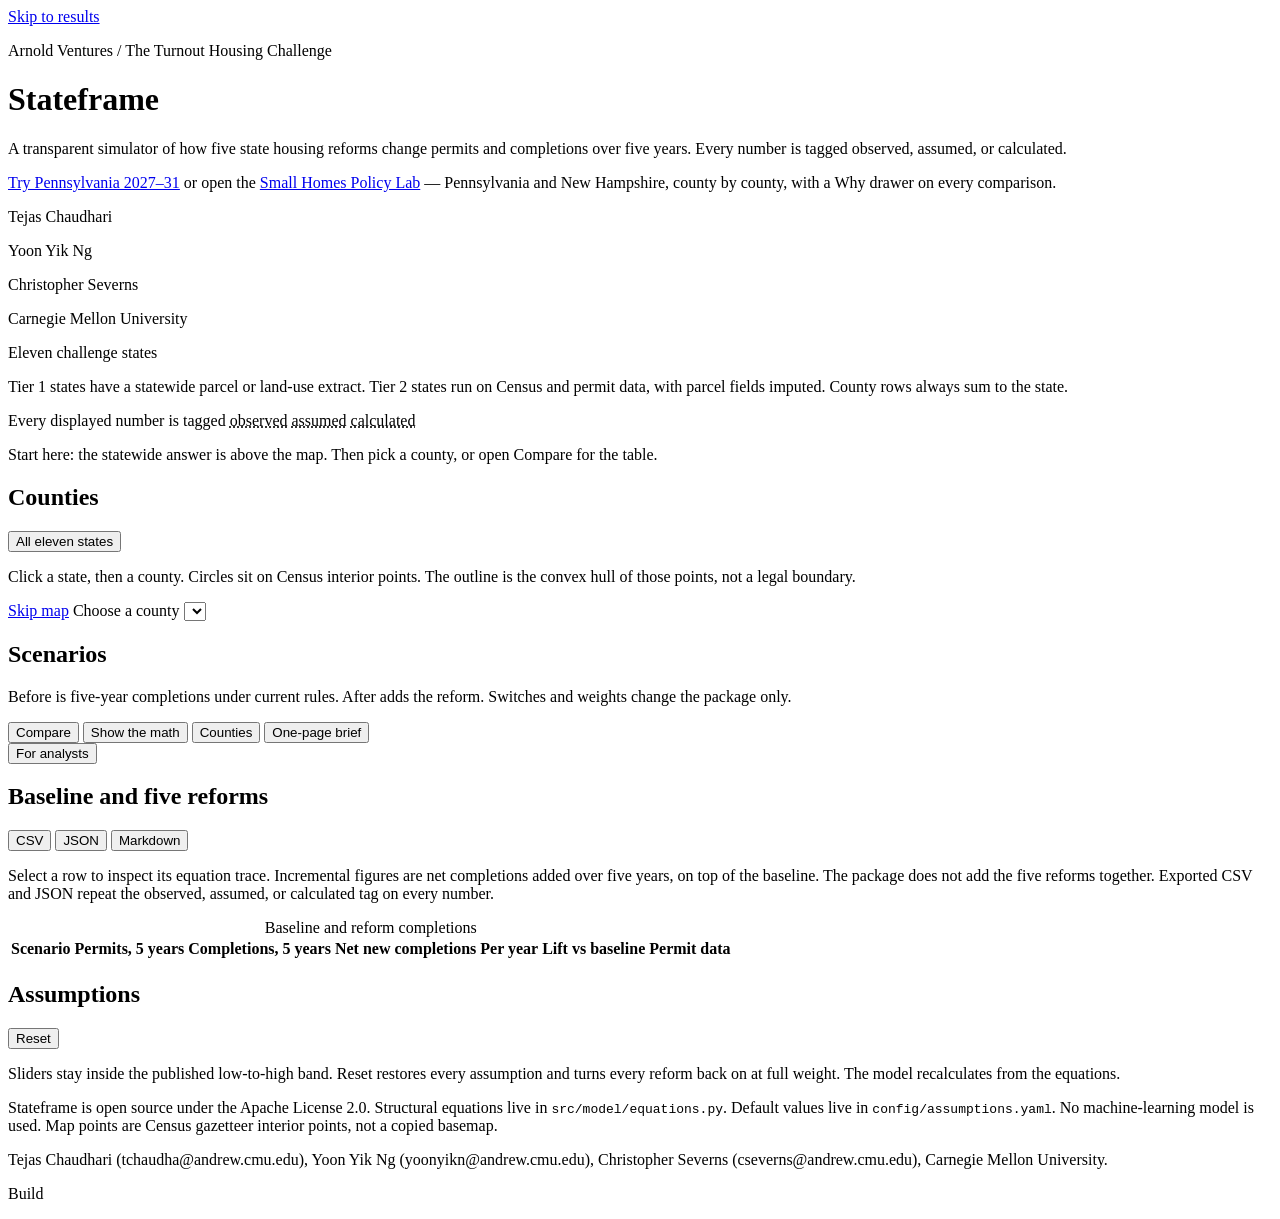
==== src/web/static/index.html @ 44c60976 "Apply Phase 4 economics: resolver, lags, and Lab completion ratios. Screening now resolves fee and p" ====
<!DOCTYPE html>
<html lang="en">
<head>
  <meta charset="utf-8">
  <meta name="viewport" content="width=device-width, initial-scale=1">
  <title>Stateframe — Housing Policy Reform Simulator</title>
  <link rel="stylesheet" href="/tokens.css">
  <link rel="stylesheet" href="/styles.css">
</head>
<body>
  <a class="skip" href="#main">Skip to results</a>
  <header class="top">
    <div class="brand">
      <p class="eyebrow">Arnold Ventures / The Turnout Housing Challenge</p>
      <h1>Stateframe</h1>
      <p class="lede">A transparent simulator of how five state housing reforms change permits and completions over five years. Every number is tagged observed, assumed, or calculated.</p>
      <p class="help no-print">
        <a class="btn-try" href="/lab?st=PA&amp;on=mm,fees,adu,parking&amp;try=1">Try Pennsylvania 2027–31</a>
        or open the <a href="/lab">Small Homes Policy Lab</a> — Pennsylvania and New Hampshire, county by county, with a Why drawer on every comparison.
      </p>
    </div>
    <div class="team">
      <p>Tejas Chaudhari</p>
      <p>Yoon Yik Ng</p>
      <p>Christopher Severns</p>
      <p class="org">Carnegie Mellon University</p>
    </div>
  </header>

  <div class="layout">
    <aside class="states" aria-label="States">
      <p class="aside-label">Eleven challenge states</p>
      <div id="state-list"></div>
      <p class="aside-note">Tier 1 states have a statewide parcel or land-use extract. Tier 2 states run on Census and permit data, with parcel fields imputed. County rows always sum to the state.</p>
    </aside>

    <main id="main">
      <section class="status" id="status" aria-live="polite"></section>

      <p class="legend-bar no-print" id="provenance-legend">
        Every displayed number is tagged
        <abbr class="tag observed" title="Measured in a public dataset from the official data list and stored for this place.">observed</abbr>
        <abbr class="tag assumed" title="A published assumption or an imputation. It is not a measurement for this place.">assumed</abbr>
        <abbr class="tag calculated" title="Arithmetic in src/model/equations.py, using observed inputs and published assumptions.">calculated</abbr>
      </p>

      <p class="start-here" id="start-here">Start here: the statewide answer is above the map. Then pick a county, or open Compare for the table.</p>
      <section class="headline no-print" id="headline" aria-label="Statewide answer"></section>
      <div id="engine-gap" class="engine-gap callout" role="note"><!-- ENGINE_GAP --></div>

      <section class="map-wrap no-print" aria-label="State and county map">
        <div class="panel-head">
          <h2 id="map-title">Counties</h2>
          <div class="exports">
            <button type="button" id="map-back">All eleven states</button>
          </div>
        </div>
        <p class="help" id="map-help">Click a state, then a county. Circles sit on Census interior points. The outline is the convex hull of those points, not a legal boundary.</p>
        <a class="skip-map" href="#county-table">Skip map</a>
        <label class="county-pick" for="county-select">Choose a county
          <select id="county-select"></select>
        </label>
        <div id="map-stage"></div>
        <div id="county-detail" class="callout" hidden></div>
      </section>

      <section class="no-print" aria-label="Scenario cards">
        <div class="panel-head">
          <h2>Scenarios</h2>
          <p class="help">Before is five-year completions under current rules. After adds the reform. Switches and weights change the package only.</p>
        </div>
        <div class="cards" id="cards"></div>
        <div id="adu-fee-note" class="adu-fee-note callout"><!-- ADU_FEE_NOTE --></div>
      </section>

      <nav class="tabs no-print" aria-label="Result views">
        <div class="tablist" role="tablist" aria-label="Result views">
        <button type="button" class="tab active" role="tab" id="tab-compare" data-tab="compare" aria-selected="true" aria-controls="panel-compare">Compare</button>
        <button type="button" class="tab" role="tab" id="tab-math" data-tab="math" aria-selected="false" aria-controls="panel-math">Show the math</button>
        <button type="button" class="tab" role="tab" id="tab-counties" data-tab="counties" aria-selected="false" aria-controls="panel-counties">Counties</button>
        <button type="button" class="tab" role="tab" id="tab-brief" data-tab="brief" aria-selected="false" aria-controls="panel-brief">One-page brief</button>
        </div>
        <div class="tabs-more">
          <button type="button" id="more-tabs" aria-expanded="false" aria-controls="more-tab-list">For analysts</button>
          <div id="more-tab-list" hidden role="tablist" aria-label="Analyst views">
            <button type="button" class="tab" role="tab" id="tab-sensitivity" data-tab="sensitivity" aria-selected="false" aria-controls="panel-sensitivity">Sensitivity</button>
            <button type="button" class="tab" role="tab" id="tab-cross" data-tab="cross" aria-selected="false" aria-controls="panel-cross">Cross-check</button>
            <button type="button" class="tab" role="tab" id="tab-case" data-tab="case" aria-selected="false" aria-controls="panel-case">Pennsylvania case study</button>
            <button type="button" class="tab" role="tab" id="tab-limits" data-tab="limits" aria-selected="false" aria-controls="panel-limits">What this cannot tell you</button>
          </div>
        </div>
      </nav>

      <section class="panel active" id="panel-compare" role="tabpanel" aria-labelledby="tab-compare">
        <div class="panel-head">
          <h2>Baseline and five reforms</h2>
          <div class="exports">
            <button type="button" id="export-csv">CSV</button>
            <button type="button" id="export-json">JSON</button>
            <button type="button" id="export-md">Markdown</button>
          </div>
        </div>
        <p class="help">Select a row to inspect its equation trace. Incremental figures are net completions added over five years, on top of the baseline. The package does not add the five reforms together. Exported CSV and JSON repeat the observed, assumed, or calculated tag on every number.</p>
        <div class="table-wrap" role="region" tabindex="0" aria-label="Scenario comparison table">
          <table id="compare-table">
            <caption class="visually-hidden">Baseline and reform completions</caption>
            <thead>
              <tr>
                <th>Scenario</th>
                <th>Permits, 5 years</th>
                <th>Completions, 5 years</th>
                <th>Net new completions</th>
                <th>Per year</th>
                <th>Lift vs baseline</th>
                <th>Permit data</th>
              </tr>
            </thead>
            <tbody></tbody>
          </table>
        </div>
        <p id="package-note" class="callout" hidden></p>
        <div id="drivers" class="callout"></div>
      </section>

      <section class="panel" id="panel-math" role="tabpanel" aria-labelledby="tab-math" hidden>
        <div class="panel-head">
          <h2>Show the math</h2>
          <p id="math-focus" class="help"></p>
        </div>
        <div id="math-steps"></div>
      </section>

      <section class="panel" id="panel-sensitivity" role="tabpanel" aria-labelledby="tab-sensitivity" hidden>
        <div class="panel-head">
          <h2>What moves the result</h2>
          <button type="button" id="run-sensitivity">Run tornado and confidence band</button>
        </div>
        <p class="help">Each bar sets one published assumption to its low value and its high value, holding the others at the view you have open. A single reform uses that reform. The package uses the active package. The band is a seeded Monte Carlo draw. An overridden slider becomes the mode of its triangle and still varies between the published low and high. An outcome-uncertain badge appears when the p10–p90 band crosses zero.</p>
        <p id="sensitivity-scope" class="help"></p>
        <div id="band" class="callout"></div>
        <div id="tornado"></div>
      </section>

      <section class="panel" id="panel-counties" role="tabpanel" aria-labelledby="tab-counties" hidden>
        <div class="panel-head">
          <h2>County and planning-region breakdown</h2>
        </div>
        <p class="help">Integer units use largest-remainder rounding, so the column adds up to the rounded state total. Connecticut is shown as the nine Census planning regions used in the 2019–2023 ACS. A star marks an imputed median value.</p>
        <div class="table-wrap tall" id="county-table" role="region" tabindex="0" aria-label="County results table">
          <table id="county-table-grid">
            <caption class="visually-hidden">County completions by scenario</caption>
            <thead>
              <tr>
                <th>County</th>
                <th>Context</th>
                <th>Baseline</th>
                <th>ADUs</th>
                <th>Middle</th>
                <th>TOD</th>
                <th>Parking</th>
                <th>Fees</th>
                <th>Package</th>
              </tr>
            </thead>
            <tbody></tbody>
          </table>
        </div>
      </section>

      <section class="panel" id="panel-cross" role="tabpanel" aria-labelledby="tab-cross" hidden>
        <div class="panel-head">
          <h2>Tier-1 versus tier-2 cross-check</h2>
          <button type="button" id="run-cross">Run on CT, WI, UT, and HI</button>
        </div>
        <p class="help">The incomplete-data estimator is run on the states that actually have parcel or land-use extracts. The gap is the error a policymaker should expect when those extracts are missing. A second column collapses counties to the state median, which is the error from ignoring price variation inside the state.</p>
        <div id="cross-out"></div>
      </section>

      <section class="panel" id="panel-case" role="tabpanel" aria-labelledby="tab-case" hidden>
        <div class="panel-head">
          <h2>Pennsylvania incomplete-data case study</h2>
          <div class="exports">
            <button type="button" id="case-prev">Back</button>
            <button type="button" id="case-next">Next</button>
          </div>
        </div>
        <p class="help" id="case-progress">Allegheny County is the worked example. The state total is the sum of Pennsylvania's counties.</p>
        <div id="case-body"></div>
      </section>

      <section class="panel" id="panel-brief" role="tabpanel" aria-labelledby="tab-brief" hidden>
        <div class="panel-head no-print">
          <h2>One-page brief</h2>
          <button type="button" id="print-brief">Print brief</button>
        </div>
        <article id="brief"></article>
      </section>

      <section class="panel" id="panel-limits" role="tabpanel" aria-labelledby="tab-limits" hidden>
        <h2>What this model cannot tell you</h2>
        <div id="limits"></div>
      </section>
    </main>

    <aside class="assumptions" aria-label="Assumptions">
      <div class="aside-head">
        <h2>Assumptions</h2>
        <button type="button" id="reset">Reset</button>
      </div>
      <p class="help">Sliders stay inside the published low-to-high band. Reset restores every assumption and turns every reform back on at full weight. The model recalculates from the equations.</p>
      <div id="reform-mix"></div>
      <div id="sliders"></div>
    </aside>
  </div>

  <footer>
    <p>Stateframe is open source under the Apache License 2.0. Structural equations live in <code>src/model/equations.py</code>. Default values live in <code>config/assumptions.yaml</code>. No machine-learning model is used. Map points are Census gazetteer interior points, not a copied basemap.</p>
    <p>Tejas Chaudhari (tchaudha@andrew.cmu.edu), Yoon Yik Ng (yoonyikn@andrew.cmu.edu), Christopher Severns (cseverns@andrew.cmu.edu), Carnegie Mellon University.</p>
    <p class="build-stamp">Build <!-- BUILD_STAMP --></p>
  </footer>
  <script src="/app.js"></script>
</body>
</html>
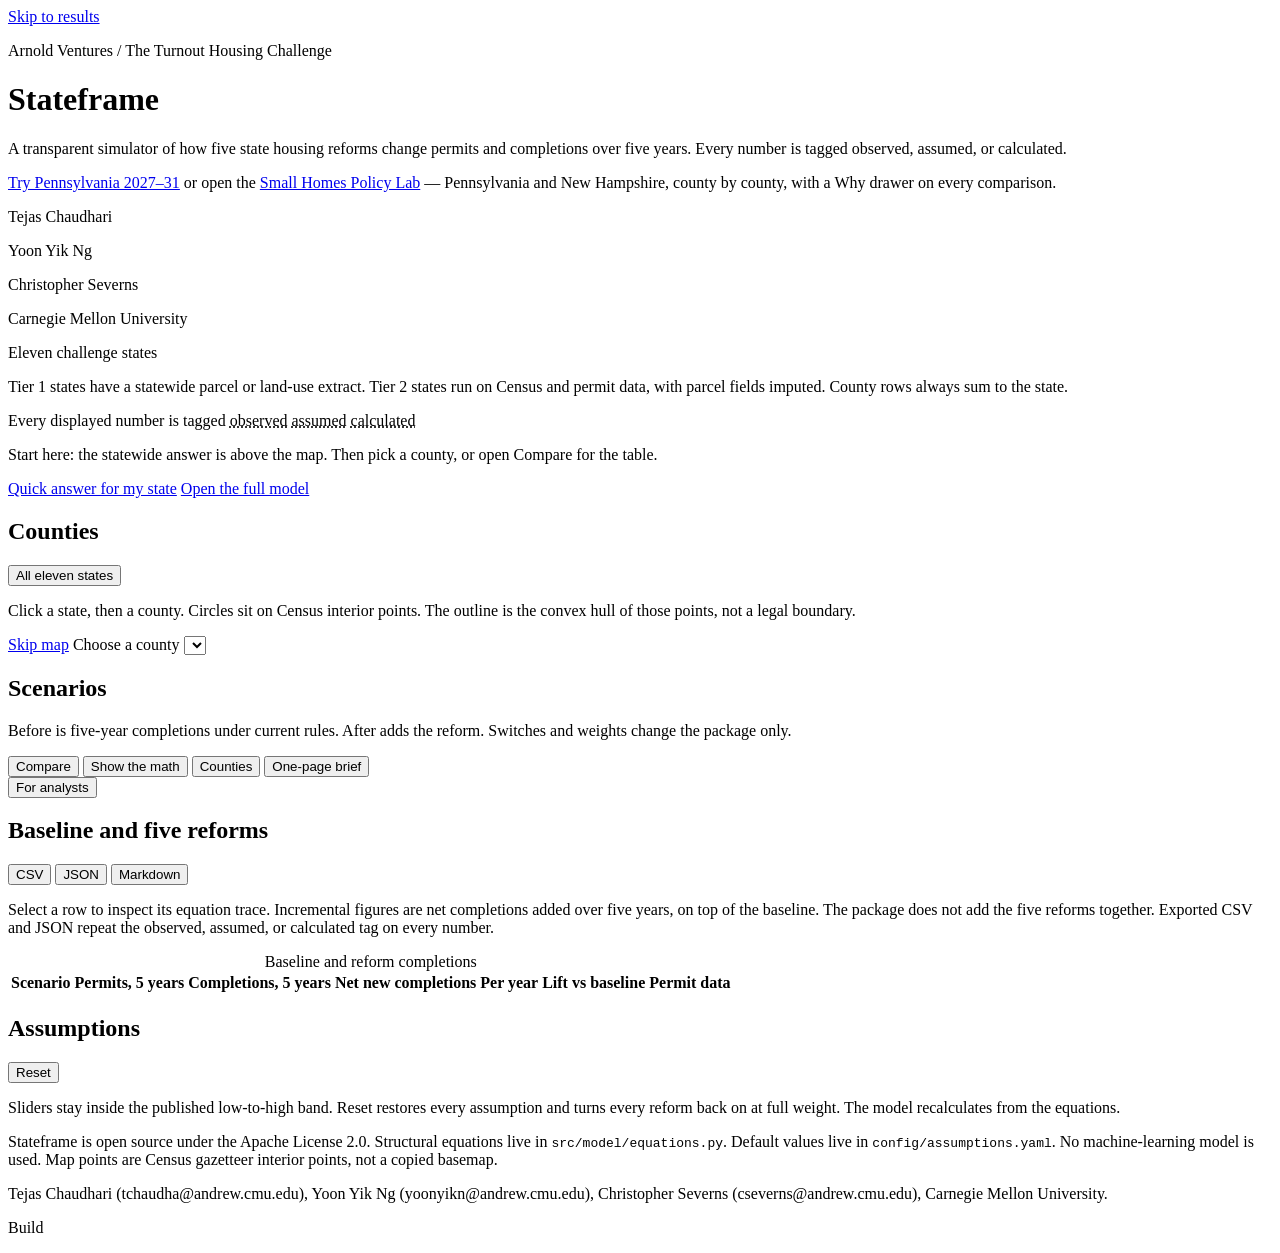
==== commit 5175a26a: "Show Stateframe results range-first and bound to the JSON. The Lab headline, funnel, driver table, l" ====
--- a/src/web/static/index.html
+++ b/src/web/static/index.html
@@ -45,6 +45,11 @@
       </p>
 
       <p class="start-here" id="start-here">Start here: the statewide answer is above the map. Then pick a county, or open Compare for the table.</p>
+      <p class="entry-actions">
+        <a class="btn-try" href="/brief">Quick answer for my state</a>
+        <a href="#results">Open the full model</a>
+      </p>
+      <div id="results"></div>
       <section class="headline no-print" id="headline" aria-label="Statewide answer"></section>
       <div id="engine-gap" class="engine-gap callout" role="note"><!-- ENGINE_GAP --></div>
 
@@ -218,6 +223,8 @@
     <p>Tejas Chaudhari (tchaudha@andrew.cmu.edu), Yoon Yik Ng (yoonyikn@andrew.cmu.edu), Christopher Severns (cseverns@andrew.cmu.edu), Carnegie Mellon University.</p>
     <p class="build-stamp">Build <!-- BUILD_STAMP --></p>
   </footer>
+  <script src="/fmt.js"></script>
+  <script src="/frame.js"></script>
   <script src="/app.js"></script>
 </body>
 </html>
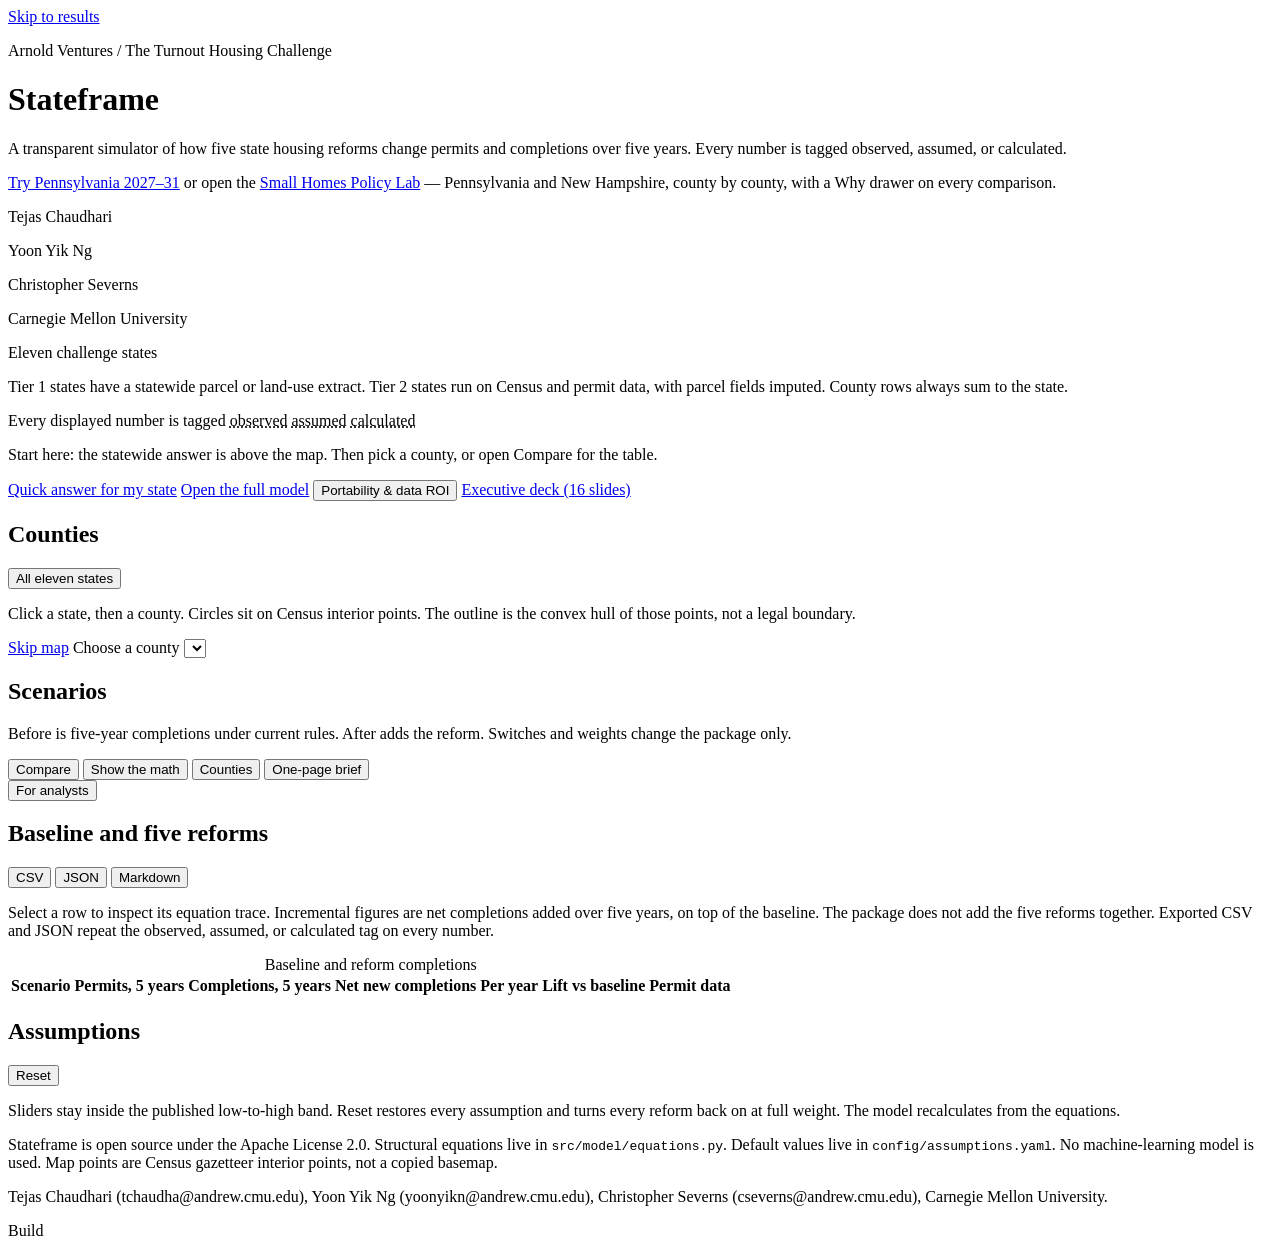
==== commit 8f261451: "Add legislative stress-test USP suite, live deck, lineage inspector, and audit fixes - Audit & align" ====
--- a/src/web/static/index.html
+++ b/src/web/static/index.html
@@ -48,6 +48,8 @@
       <p class="entry-actions">
         <a class="btn-try" href="/brief">Quick answer for my state</a>
         <a href="#results">Open the full model</a>
+        <button type="button" id="open-portability">Portability &amp; data ROI</button>
+        <a href="/deck">Executive deck (16 slides)</a>
       </p>
       <div id="results"></div>
       <section class="headline no-print" id="headline" aria-label="Statewide answer"></section>
@@ -65,6 +67,8 @@
         <label class="county-pick" for="county-select">Choose a county
           <select id="county-select"></select>
         </label>
+        <div class="metric-chips" id="core-map-metrics" role="group" aria-label="County map metric"></div>
+        <p class="help bottleneck-legend" id="core-bottleneck-legend" hidden></p>
         <div id="map-stage"></div>
         <div id="county-detail" class="callout" hidden></div>
       </section>
@@ -213,6 +217,8 @@
         <button type="button" id="reset">Reset</button>
       </div>
       <p class="help">Sliders stay inside the published low-to-high band. Reset restores every assumption and turns every reform back on at full weight. The model recalculates from the equations.</p>
+      <div id="core-pin" class="pin-box"></div>
+      <div id="core-presets" class="preset-box"></div>
       <div id="reform-mix"></div>
       <div id="sliders"></div>
     </aside>
@@ -225,6 +231,7 @@
   </footer>
   <script src="/fmt.js"></script>
   <script src="/frame.js"></script>
+  <script src="/inspector.js"></script>
   <script src="/app.js"></script>
 </body>
 </html>
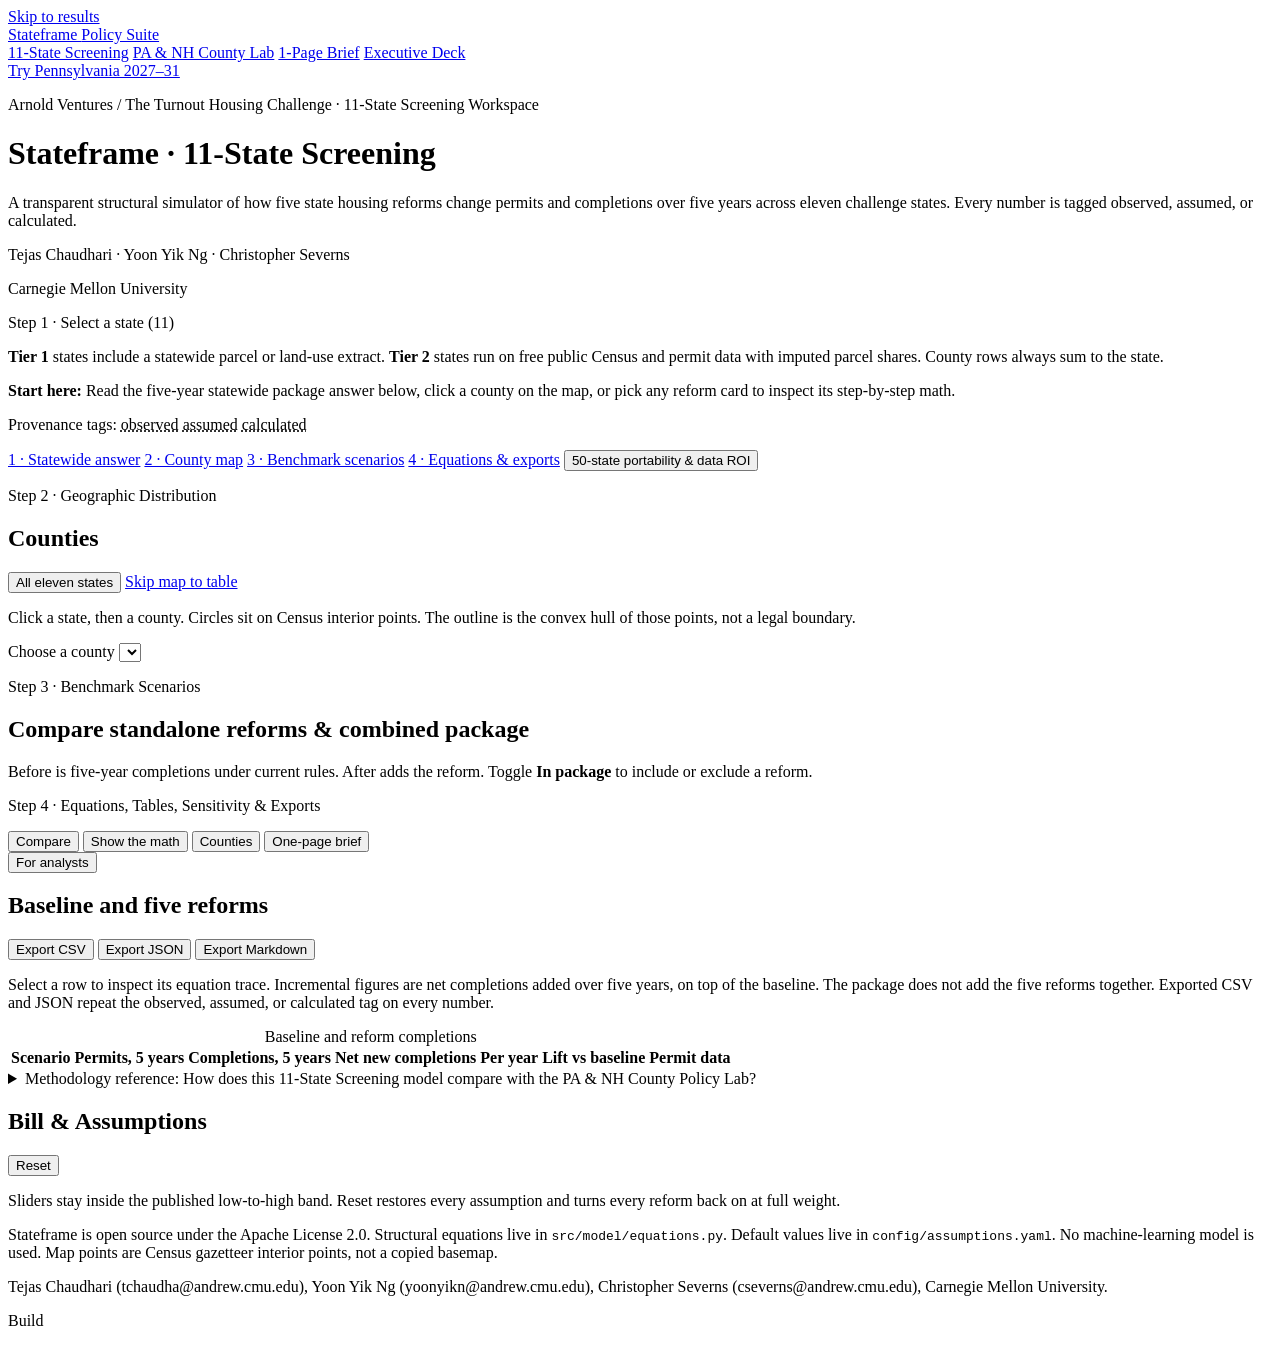
==== commit 9d88fd1a: "Redesign UI/UX across all 4 Stateframe workspaces and separate Lab vs Screening flows" ====
--- a/src/web/static/index.html
+++ b/src/web/static/index.html
@@ -3,220 +3,253 @@
 <head>
   <meta charset="utf-8">
   <meta name="viewport" content="width=device-width, initial-scale=1">
-  <title>Stateframe — Housing Policy Reform Simulator</title>
+  <meta name="description" content="Transparent structural simulator of how five state housing reforms change permits and five-year completions across eleven challenge states.">
+  <title>Stateframe — 11-State Housing Policy Screening Simulator</title>
   <link rel="stylesheet" href="/tokens.css">
   <link rel="stylesheet" href="/styles.css">
 </head>
-<body>
+<body class="core-body">
   <a class="skip" href="#main">Skip to results</a>
+
+  <div class="suite-bar no-print">
+    <a class="suite-brand" href="/">Stateframe <span class="suite-tag">Policy Suite</span></a>
+    <nav class="suite-nav" aria-label="Stateframe workspaces">
+      <a href="/" aria-current="page">11-State Screening</a>
+      <a href="/lab">PA &amp; NH County Lab</a>
+      <a href="/brief">1-Page Brief</a>
+      <a href="/deck">Executive Deck</a>
+    </nav>
+    <span class="suite-spacer"></span>
+    <a class="btn-try suite-cta" href="/lab?st=PA&amp;on=mm,fees,adu,parking&amp;try=1">Try Pennsylvania 2027–31</a>
+  </div>
+
   <header class="top">
     <div class="brand">
-      <p class="eyebrow">Arnold Ventures / The Turnout Housing Challenge</p>
-      <h1>Stateframe</h1>
-      <p class="lede">A transparent simulator of how five state housing reforms change permits and completions over five years. Every number is tagged observed, assumed, or calculated.</p>
-      <p class="help no-print">
-        <a class="btn-try" href="/lab?st=PA&amp;on=mm,fees,adu,parking&amp;try=1">Try Pennsylvania 2027–31</a>
-        or open the <a href="/lab">Small Homes Policy Lab</a> — Pennsylvania and New Hampshire, county by county, with a Why drawer on every comparison.
-      </p>
+      <p class="eyebrow">Arnold Ventures / The Turnout Housing Challenge · 11-State Screening Workspace</p>
+      <h1>Stateframe <span class="h1-sub">· 11-State Screening</span></h1>
+      <p class="lede">A transparent structural simulator of how five state housing reforms change permits and completions over five years across eleven challenge states. Every number is tagged observed, assumed, or calculated.</p>
     </div>
     <div class="team">
-      <p>Tejas Chaudhari</p>
-      <p>Yoon Yik Ng</p>
-      <p>Christopher Severns</p>
+      <p class="team-names">Tejas Chaudhari · Yoon Yik Ng · Christopher Severns</p>
       <p class="org">Carnegie Mellon University</p>
     </div>
   </header>
 
   <div class="layout">
     <aside class="states" aria-label="States">
-      <p class="aside-label">Eleven challenge states</p>
+      <p class="aside-label">Step 1 · Select a state (11)</p>
       <div id="state-list"></div>
-      <p class="aside-note">Tier 1 states have a statewide parcel or land-use extract. Tier 2 states run on Census and permit data, with parcel fields imputed. County rows always sum to the state.</p>
+      <p class="aside-note"><strong>Tier 1</strong> states include a statewide parcel or land-use extract. <strong>Tier 2</strong> states run on free public Census and permit data with imputed parcel shares. County rows always sum to the state.</p>
     </aside>
 
     <main id="main">
       <section class="status" id="status" aria-live="polite"></section>
 
-      <p class="legend-bar no-print" id="provenance-legend">
-        Every displayed number is tagged
-        <abbr class="tag observed" title="Measured in a public dataset from the official data list and stored for this place.">observed</abbr>
-        <abbr class="tag assumed" title="A published assumption or an imputation. It is not a measurement for this place.">assumed</abbr>
-        <abbr class="tag calculated" title="Arithmetic in src/model/equations.py, using observed inputs and published assumptions.">calculated</abbr>
-      </p>
-
-      <p class="start-here" id="start-here">Start here: the statewide answer is above the map. Then pick a county, or open Compare for the table.</p>
-      <p class="entry-actions">
-        <a class="btn-try" href="/brief">Quick answer for my state</a>
-        <a href="#results">Open the full model</a>
-        <button type="button" id="open-portability">Portability &amp; data ROI</button>
-        <a href="/deck">Executive deck (16 slides)</a>
-      </p>
+      <div class="workspace-bar no-print">
+        <div class="workspace-bar-row">
+          <p class="start-here" id="start-here"><strong>Start here:</strong> Read the five-year statewide package answer below, click a county on the map, or pick any reform card to inspect its step-by-step math.</p>
+          <p class="legend-bar" id="provenance-legend">
+            <span class="legend-prefix">Provenance tags:</span>
+            <abbr class="tag observed" title="Measured in a public dataset from the official data list and stored for this place.">observed</abbr>
+            <abbr class="tag assumed" title="A published assumption or an imputation. It is not a measurement for this place.">assumed</abbr>
+            <abbr class="tag calculated" title="Arithmetic in src/model/equations.py, using observed inputs and published assumptions.">calculated</abbr>
+          </p>
+        </div>
+        <div class="entry-actions">
+          <a class="btn-pill" href="#results">1 · Statewide answer</a>
+          <a class="btn-pill" href="#map-title">2 · County map</a>
+          <a class="btn-pill" href="#cards">3 · Benchmark scenarios</a>
+          <a class="btn-pill" href="#panel-compare">4 · Equations &amp; exports</a>
+          <button type="button" class="btn-pill" id="open-portability">50-state portability &amp; data ROI</button>
+        </div>
+      </div>
+
       <div id="results"></div>
       <section class="headline no-print" id="headline" aria-label="Statewide answer"></section>
-      <div id="engine-gap" class="engine-gap callout" role="note"><!-- ENGINE_GAP --></div>
-
-      <section class="map-wrap no-print" aria-label="State and county map">
+
+      <section class="map-wrap section-card no-print" aria-label="State and county map">
         <div class="panel-head">
-          <h2 id="map-title">Counties</h2>
+          <div>
+            <p class="step-kicker">Step 2 · Geographic Distribution</p>
+            <h2 id="map-title">Counties</h2>
+          </div>
           <div class="exports">
             <button type="button" id="map-back">All eleven states</button>
+            <a class="skip-map" href="#county-table">Skip map to table</a>
           </div>
         </div>
         <p class="help" id="map-help">Click a state, then a county. Circles sit on Census interior points. The outline is the convex hull of those points, not a legal boundary.</p>
-        <a class="skip-map" href="#county-table">Skip map</a>
-        <label class="county-pick" for="county-select">Choose a county
-          <select id="county-select"></select>
-        </label>
-        <div class="metric-chips" id="core-map-metrics" role="group" aria-label="County map metric"></div>
+        <div class="map-toolbar">
+          <div class="metric-chips" id="core-map-metrics" role="group" aria-label="County map metric"></div>
+          <label class="county-pick" for="county-select">
+            <span>Choose a county</span>
+            <select id="county-select"></select>
+          </label>
+        </div>
         <p class="help bottleneck-legend" id="core-bottleneck-legend" hidden></p>
         <div id="map-stage"></div>
         <div id="county-detail" class="callout" hidden></div>
       </section>
 
-      <section class="no-print" aria-label="Scenario cards">
+      <section class="section-card no-print" aria-label="Scenario cards">
         <div class="panel-head">
-          <h2>Scenarios</h2>
-          <p class="help">Before is five-year completions under current rules. After adds the reform. Switches and weights change the package only.</p>
+          <div>
+            <p class="step-kicker">Step 3 · Benchmark Scenarios</p>
+            <h2>Compare standalone reforms &amp; combined package</h2>
+          </div>
+          <p class="help">Before is five-year completions under current rules. After adds the reform. Toggle <strong>In package</strong> to include or exclude a reform.</p>
         </div>
         <div class="cards" id="cards"></div>
-        <div id="adu-fee-note" class="adu-fee-note callout"><!-- ADU_FEE_NOTE --></div>
       </section>
 
-      <nav class="tabs no-print" aria-label="Result views">
-        <div class="tablist" role="tablist" aria-label="Result views">
-        <button type="button" class="tab active" role="tab" id="tab-compare" data-tab="compare" aria-selected="true" aria-controls="panel-compare">Compare</button>
-        <button type="button" class="tab" role="tab" id="tab-math" data-tab="math" aria-selected="false" aria-controls="panel-math">Show the math</button>
-        <button type="button" class="tab" role="tab" id="tab-counties" data-tab="counties" aria-selected="false" aria-controls="panel-counties">Counties</button>
-        <button type="button" class="tab" role="tab" id="tab-brief" data-tab="brief" aria-selected="false" aria-controls="panel-brief">One-page brief</button>
-        </div>
-        <div class="tabs-more">
-          <button type="button" id="more-tabs" aria-expanded="false" aria-controls="more-tab-list">For analysts</button>
-          <div id="more-tab-list" hidden role="tablist" aria-label="Analyst views">
-            <button type="button" class="tab" role="tab" id="tab-sensitivity" data-tab="sensitivity" aria-selected="false" aria-controls="panel-sensitivity">Sensitivity</button>
-            <button type="button" class="tab" role="tab" id="tab-cross" data-tab="cross" aria-selected="false" aria-controls="panel-cross">Cross-check</button>
-            <button type="button" class="tab" role="tab" id="tab-case" data-tab="case" aria-selected="false" aria-controls="panel-case">Pennsylvania case study</button>
-            <button type="button" class="tab" role="tab" id="tab-limits" data-tab="limits" aria-selected="false" aria-controls="panel-limits">What this cannot tell you</button>
-          </div>
-        </div>
-      </nav>
-
-      <section class="panel active" id="panel-compare" role="tabpanel" aria-labelledby="tab-compare">
-        <div class="panel-head">
-          <h2>Baseline and five reforms</h2>
-          <div class="exports">
-            <button type="button" id="export-csv">CSV</button>
-            <button type="button" id="export-json">JSON</button>
-            <button type="button" id="export-md">Markdown</button>
-          </div>
-        </div>
-        <p class="help">Select a row to inspect its equation trace. Incremental figures are net completions added over five years, on top of the baseline. The package does not add the five reforms together. Exported CSV and JSON repeat the observed, assumed, or calculated tag on every number.</p>
-        <div class="table-wrap" role="region" tabindex="0" aria-label="Scenario comparison table">
-          <table id="compare-table">
-            <caption class="visually-hidden">Baseline and reform completions</caption>
-            <thead>
-              <tr>
-                <th>Scenario</th>
-                <th>Permits, 5 years</th>
-                <th>Completions, 5 years</th>
-                <th>Net new completions</th>
-                <th>Per year</th>
-                <th>Lift vs baseline</th>
-                <th>Permit data</th>
-              </tr>
-            </thead>
-            <tbody></tbody>
-          </table>
-        </div>
-        <p id="package-note" class="callout" hidden></p>
-        <div id="drivers" class="callout"></div>
-      </section>
-
-      <section class="panel" id="panel-math" role="tabpanel" aria-labelledby="tab-math" hidden>
-        <div class="panel-head">
-          <h2>Show the math</h2>
-          <p id="math-focus" class="help"></p>
-        </div>
-        <div id="math-steps"></div>
-      </section>
-
-      <section class="panel" id="panel-sensitivity" role="tabpanel" aria-labelledby="tab-sensitivity" hidden>
-        <div class="panel-head">
-          <h2>What moves the result</h2>
-          <button type="button" id="run-sensitivity">Run tornado and confidence band</button>
-        </div>
-        <p class="help">Each bar sets one published assumption to its low value and its high value, holding the others at the view you have open. A single reform uses that reform. The package uses the active package. The band is a seeded Monte Carlo draw. An overridden slider becomes the mode of its triangle and still varies between the published low and high. An outcome-uncertain badge appears when the p10–p90 band crosses zero.</p>
-        <p id="sensitivity-scope" class="help"></p>
-        <div id="band" class="callout"></div>
-        <div id="tornado"></div>
-      </section>
-
-      <section class="panel" id="panel-counties" role="tabpanel" aria-labelledby="tab-counties" hidden>
-        <div class="panel-head">
-          <h2>County and planning-region breakdown</h2>
-        </div>
-        <p class="help">Integer units use largest-remainder rounding, so the column adds up to the rounded state total. Connecticut is shown as the nine Census planning regions used in the 2019–2023 ACS. A star marks an imputed median value.</p>
-        <div class="table-wrap tall" id="county-table" role="region" tabindex="0" aria-label="County results table">
-          <table id="county-table-grid">
-            <caption class="visually-hidden">County completions by scenario</caption>
-            <thead>
-              <tr>
-                <th>County</th>
-                <th>Context</th>
-                <th>Baseline</th>
-                <th>ADUs</th>
-                <th>Middle</th>
-                <th>TOD</th>
-                <th>Parking</th>
-                <th>Fees</th>
-                <th>Package</th>
-              </tr>
-            </thead>
-            <tbody></tbody>
-          </table>
-        </div>
-      </section>
-
-      <section class="panel" id="panel-cross" role="tabpanel" aria-labelledby="tab-cross" hidden>
-        <div class="panel-head">
-          <h2>Tier-1 versus tier-2 cross-check</h2>
-          <button type="button" id="run-cross">Run on CT, WI, UT, and HI</button>
-        </div>
-        <p class="help">The incomplete-data estimator is run on the states that actually have parcel or land-use extracts. The gap is the error a policymaker should expect when those extracts are missing. A second column collapses counties to the state median, which is the error from ignoring price variation inside the state.</p>
-        <div id="cross-out"></div>
-      </section>
-
-      <section class="panel" id="panel-case" role="tabpanel" aria-labelledby="tab-case" hidden>
-        <div class="panel-head">
-          <h2>Pennsylvania incomplete-data case study</h2>
-          <div class="exports">
-            <button type="button" id="case-prev">Back</button>
-            <button type="button" id="case-next">Next</button>
-          </div>
-        </div>
-        <p class="help" id="case-progress">Allegheny County is the worked example. The state total is the sum of Pennsylvania's counties.</p>
-        <div id="case-body"></div>
-      </section>
-
-      <section class="panel" id="panel-brief" role="tabpanel" aria-labelledby="tab-brief" hidden>
-        <div class="panel-head no-print">
-          <h2>One-page brief</h2>
-          <button type="button" id="print-brief">Print brief</button>
-        </div>
-        <article id="brief"></article>
-      </section>
-
-      <section class="panel" id="panel-limits" role="tabpanel" aria-labelledby="tab-limits" hidden>
-        <h2>What this model cannot tell you</h2>
-        <div id="limits"></div>
-      </section>
+      <div class="analysis-shell">
+        <div class="analysis-nav-wrap no-print">
+          <p class="step-kicker">Step 4 · Equations, Tables, Sensitivity &amp; Exports</p>
+          <nav class="tabs no-print" aria-label="Result views">
+            <div class="tablist" role="tablist" aria-label="Result views">
+              <button type="button" class="tab active" role="tab" id="tab-compare" data-tab="compare" aria-selected="true" aria-controls="panel-compare">Compare</button>
+              <button type="button" class="tab" role="tab" id="tab-math" data-tab="math" aria-selected="false" aria-controls="panel-math">Show the math</button>
+              <button type="button" class="tab" role="tab" id="tab-counties" data-tab="counties" aria-selected="false" aria-controls="panel-counties">Counties</button>
+              <button type="button" class="tab" role="tab" id="tab-brief" data-tab="brief" aria-selected="false" aria-controls="panel-brief">One-page brief</button>
+            </div>
+            <div class="tabs-more">
+              <button type="button" id="more-tabs" aria-expanded="false" aria-controls="more-tab-list">For analysts</button>
+              <div id="more-tab-list" hidden role="tablist" aria-label="Analyst views">
+                <button type="button" class="tab" role="tab" id="tab-sensitivity" data-tab="sensitivity" aria-selected="false" aria-controls="panel-sensitivity">Sensitivity</button>
+                <button type="button" class="tab" role="tab" id="tab-cross" data-tab="cross" aria-selected="false" aria-controls="panel-cross">Cross-check</button>
+                <button type="button" class="tab" role="tab" id="tab-case" data-tab="case" aria-selected="false" aria-controls="panel-case">Pennsylvania case study</button>
+                <button type="button" class="tab" role="tab" id="tab-limits" data-tab="limits" aria-selected="false" aria-controls="panel-limits">What this cannot tell you</button>
+              </div>
+            </div>
+          </nav>
+        </div>
+
+        <section class="panel active" id="panel-compare" role="tabpanel" aria-labelledby="tab-compare">
+          <div class="panel-head">
+            <h2>Baseline and five reforms</h2>
+            <div class="exports">
+              <button type="button" id="export-csv">Export CSV</button>
+              <button type="button" id="export-json">Export JSON</button>
+              <button type="button" id="export-md">Export Markdown</button>
+            </div>
+          </div>
+          <p class="help">Select a row to inspect its equation trace. Incremental figures are net completions added over five years, on top of the baseline. The package does not add the five reforms together. Exported CSV and JSON repeat the observed, assumed, or calculated tag on every number.</p>
+          <div class="table-wrap" role="region" tabindex="0" aria-label="Scenario comparison table">
+            <table id="compare-table">
+              <caption class="visually-hidden">Baseline and reform completions</caption>
+              <thead>
+                <tr>
+                  <th>Scenario</th>
+                  <th>Permits, 5 years</th>
+                  <th>Completions, 5 years</th>
+                  <th>Net new completions</th>
+                  <th>Per year</th>
+                  <th>Lift vs baseline</th>
+                  <th>Permit data</th>
+                </tr>
+              </thead>
+              <tbody></tbody>
+            </table>
+          </div>
+          <p id="package-note" class="callout" hidden></p>
+          <div id="drivers" class="callout"></div>
+        </section>
+
+        <section class="panel" id="panel-math" role="tabpanel" aria-labelledby="tab-math" hidden>
+          <div class="panel-head">
+            <h2>Show the math</h2>
+            <p id="math-focus" class="help"></p>
+          </div>
+          <div id="math-steps"></div>
+        </section>
+
+        <section class="panel" id="panel-sensitivity" role="tabpanel" aria-labelledby="tab-sensitivity" hidden>
+          <div class="panel-head">
+            <h2>What moves the result</h2>
+            <button type="button" class="btn-pri-sm" id="run-sensitivity">Run tornado and confidence band</button>
+          </div>
+          <p class="help">Each bar sets one published assumption to its low value and its high value, holding the others at the view you have open. A single reform uses that reform. The package uses the active package. The band is a seeded Monte Carlo draw. An overridden slider becomes the mode of its triangle and still varies between the published low and high. An outcome-uncertain badge appears when the p10–p90 band crosses zero.</p>
+          <p id="sensitivity-scope" class="help"></p>
+          <div id="band" class="callout"></div>
+          <div id="tornado"></div>
+        </section>
+
+        <section class="panel" id="panel-counties" role="tabpanel" aria-labelledby="tab-counties" hidden>
+          <div class="panel-head">
+            <h2>County and planning-region breakdown</h2>
+          </div>
+          <p class="help">Integer units use largest-remainder rounding, so the column adds up to the rounded state total. Connecticut is shown as the nine Census planning regions used in the 2019–2023 ACS. A star marks an imputed median value.</p>
+          <div class="table-wrap tall" id="county-table" role="region" tabindex="0" aria-label="County results table">
+            <table id="county-table-grid">
+              <caption class="visually-hidden">County completions by scenario</caption>
+              <thead>
+                <tr>
+                  <th>County</th>
+                  <th>Context</th>
+                  <th>Baseline</th>
+                  <th>ADUs</th>
+                  <th>Middle</th>
+                  <th>TOD</th>
+                  <th>Parking</th>
+                  <th>Fees</th>
+                  <th>Package</th>
+                </tr>
+              </thead>
+              <tbody></tbody>
+            </table>
+          </div>
+        </section>
+
+        <section class="panel" id="panel-cross" role="tabpanel" aria-labelledby="tab-cross" hidden>
+          <div class="panel-head">
+            <h2>Tier-1 versus tier-2 cross-check</h2>
+            <button type="button" class="btn-pri-sm" id="run-cross">Run on CT, WI, UT, and HI</button>
+          </div>
+          <p class="help">The incomplete-data estimator is run on the states that actually have parcel or land-use extracts. The gap is the error a policymaker should expect when those extracts are missing. A second column collapses counties to the state median, which is the error from ignoring price variation inside the state.</p>
+          <div id="cross-out"></div>
+        </section>
+
+        <section class="panel" id="panel-case" role="tabpanel" aria-labelledby="tab-case" hidden>
+          <div class="panel-head">
+            <h2>Pennsylvania incomplete-data case study</h2>
+            <div class="exports">
+              <button type="button" id="case-prev">Back</button>
+              <button type="button" id="case-next">Next</button>
+            </div>
+          </div>
+          <p class="help" id="case-progress">Allegheny County is the worked example. The state total is the sum of Pennsylvania's counties.</p>
+          <div id="case-body"></div>
+        </section>
+
+        <section class="panel" id="panel-brief" role="tabpanel" aria-labelledby="tab-brief" hidden>
+          <div class="panel-head no-print">
+            <h2>One-page brief</h2>
+            <button type="button" class="btn-pri-sm" id="print-brief">Print brief</button>
+          </div>
+          <article id="brief"></article>
+        </section>
+
+        <section class="panel" id="panel-limits" role="tabpanel" aria-labelledby="tab-limits" hidden>
+          <h2>What this model cannot tell you</h2>
+          <div id="limits"></div>
+        </section>
+      </div>
+
+      <details class="bridge-disclosure no-print" id="bridge-disclosure">
+        <summary>Methodology reference: How does this 11-State Screening model compare with the PA &amp; NH County Policy Lab?</summary>
+        <div class="bridge-disclosure-body">
+          <div id="engine-gap" class="engine-gap callout" role="note"><!-- ENGINE_GAP --></div>
+          <div id="adu-fee-note" class="adu-fee-note callout"><!-- ADU_FEE_NOTE --></div>
+        </div>
+      </details>
     </main>
 
     <aside class="assumptions" aria-label="Assumptions">
       <div class="aside-head">
-        <h2>Assumptions</h2>
+        <h2>Bill &amp; Assumptions</h2>
         <button type="button" id="reset">Reset</button>
       </div>
-      <p class="help">Sliders stay inside the published low-to-high band. Reset restores every assumption and turns every reform back on at full weight. The model recalculates from the equations.</p>
+      <p class="help">Sliders stay inside the published low-to-high band. Reset restores every assumption and turns every reform back on at full weight.</p>
       <div id="core-pin" class="pin-box"></div>
       <div id="core-presets" class="preset-box"></div>
       <div id="reform-mix"></div>
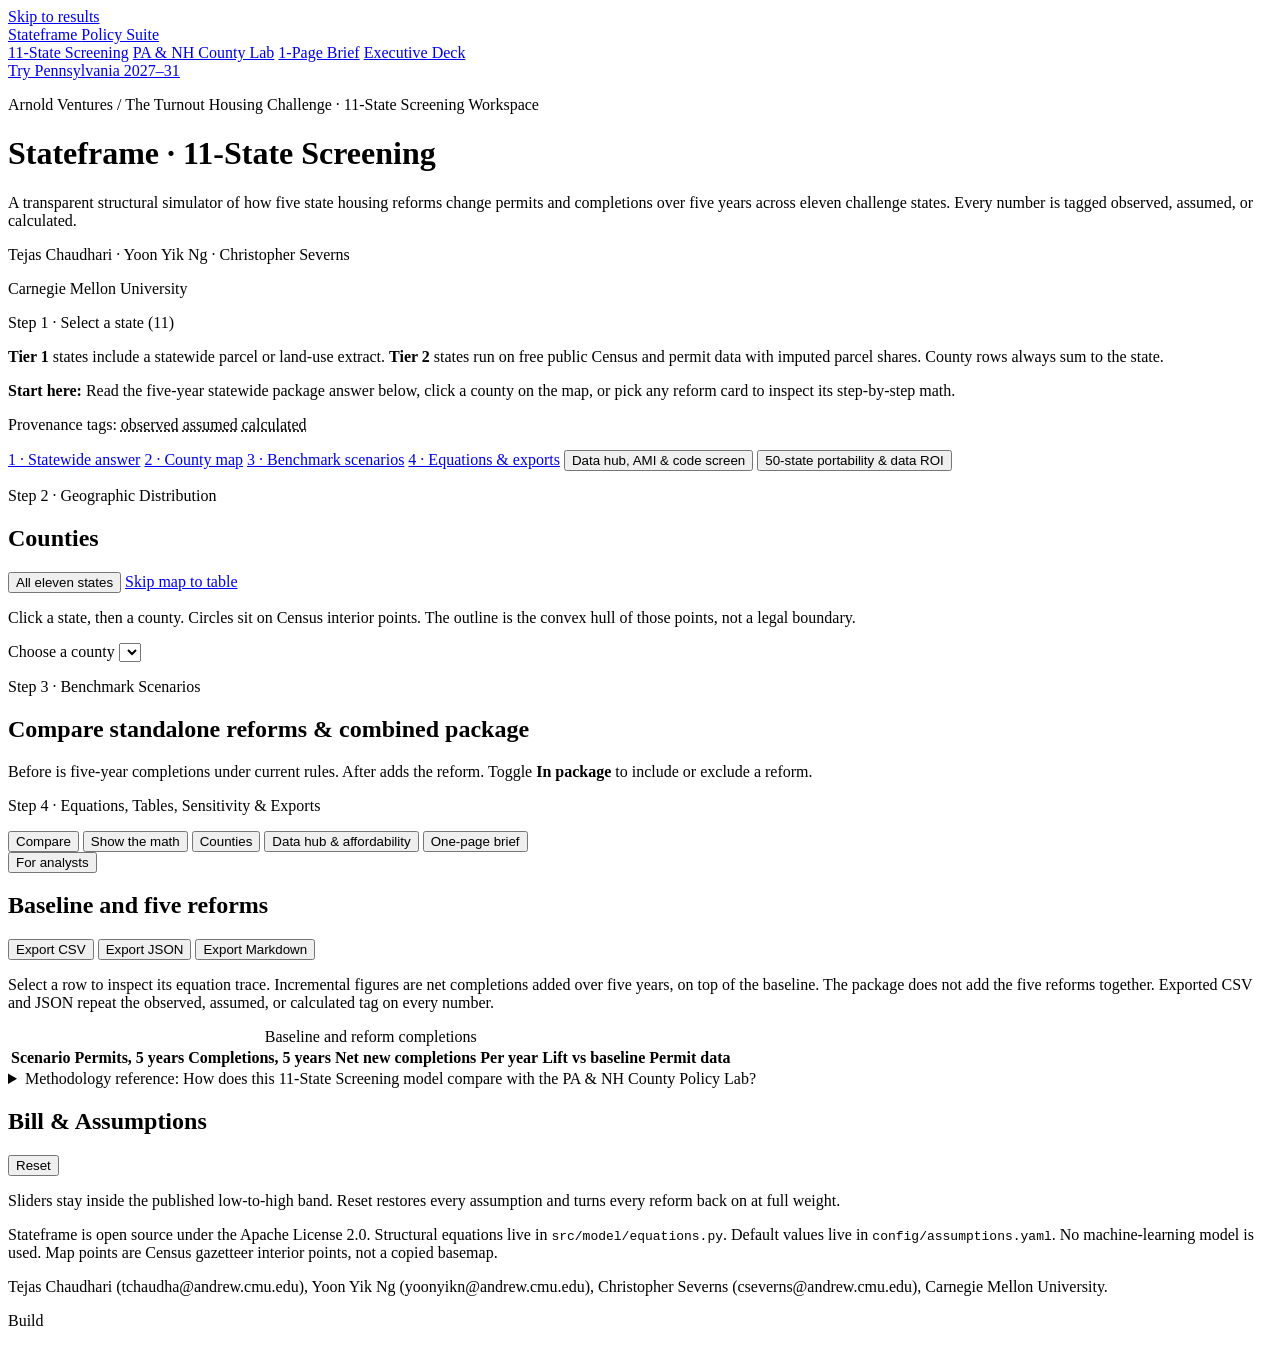
==== commit 74b0f465: "feat: integrate all 11 official state GIS & Handbook data sources plus AMI, single-stair, and stance" ====
--- a/src/web/static/index.html
+++ b/src/web/static/index.html
@@ -60,6 +60,7 @@
           <a class="btn-pill" href="#map-title">2 · County map</a>
           <a class="btn-pill" href="#cards">3 · Benchmark scenarios</a>
           <a class="btn-pill" href="#panel-compare">4 · Equations &amp; exports</a>
+          <button type="button" class="btn-pill" id="open-insights">Data hub, AMI &amp; code screen</button>
           <button type="button" class="btn-pill" id="open-portability">50-state portability &amp; data ROI</button>
         </div>
       </div>
@@ -110,6 +111,7 @@
               <button type="button" class="tab active" role="tab" id="tab-compare" data-tab="compare" aria-selected="true" aria-controls="panel-compare">Compare</button>
               <button type="button" class="tab" role="tab" id="tab-math" data-tab="math" aria-selected="false" aria-controls="panel-math">Show the math</button>
               <button type="button" class="tab" role="tab" id="tab-counties" data-tab="counties" aria-selected="false" aria-controls="panel-counties">Counties</button>
+              <button type="button" class="tab" role="tab" id="tab-insights" data-tab="insights" aria-selected="false" aria-controls="panel-insights">Data hub &amp; affordability</button>
               <button type="button" class="tab" role="tab" id="tab-brief" data-tab="brief" aria-selected="false" aria-controls="panel-brief">One-page brief</button>
             </div>
             <div class="tabs-more">
@@ -221,6 +223,16 @@
           <div id="case-body"></div>
         </section>
 
+        <section class="panel" id="panel-insights" role="tabpanel" aria-labelledby="tab-insights" hidden>
+          <div class="panel-head">
+            <div>
+              <h2>Official data hub, HUD AMI breakeven &amp; building-code screen</h2>
+              <p class="help">Integrates every official Challenge GIS portal in <code>data/DATA_SOURCES.md</code> and all ten Handbook public dataset families with cost-based HUD AMI breakeven rents, single-stair code modernization, BLS workforce capacity, and stakeholder priority stances.</p>
+            </div>
+          </div>
+          <div id="insights-mount" class="insights-stack"></div>
+        </section>
+
         <section class="panel" id="panel-brief" role="tabpanel" aria-labelledby="tab-brief" hidden>
           <div class="panel-head no-print">
             <h2>One-page brief</h2>
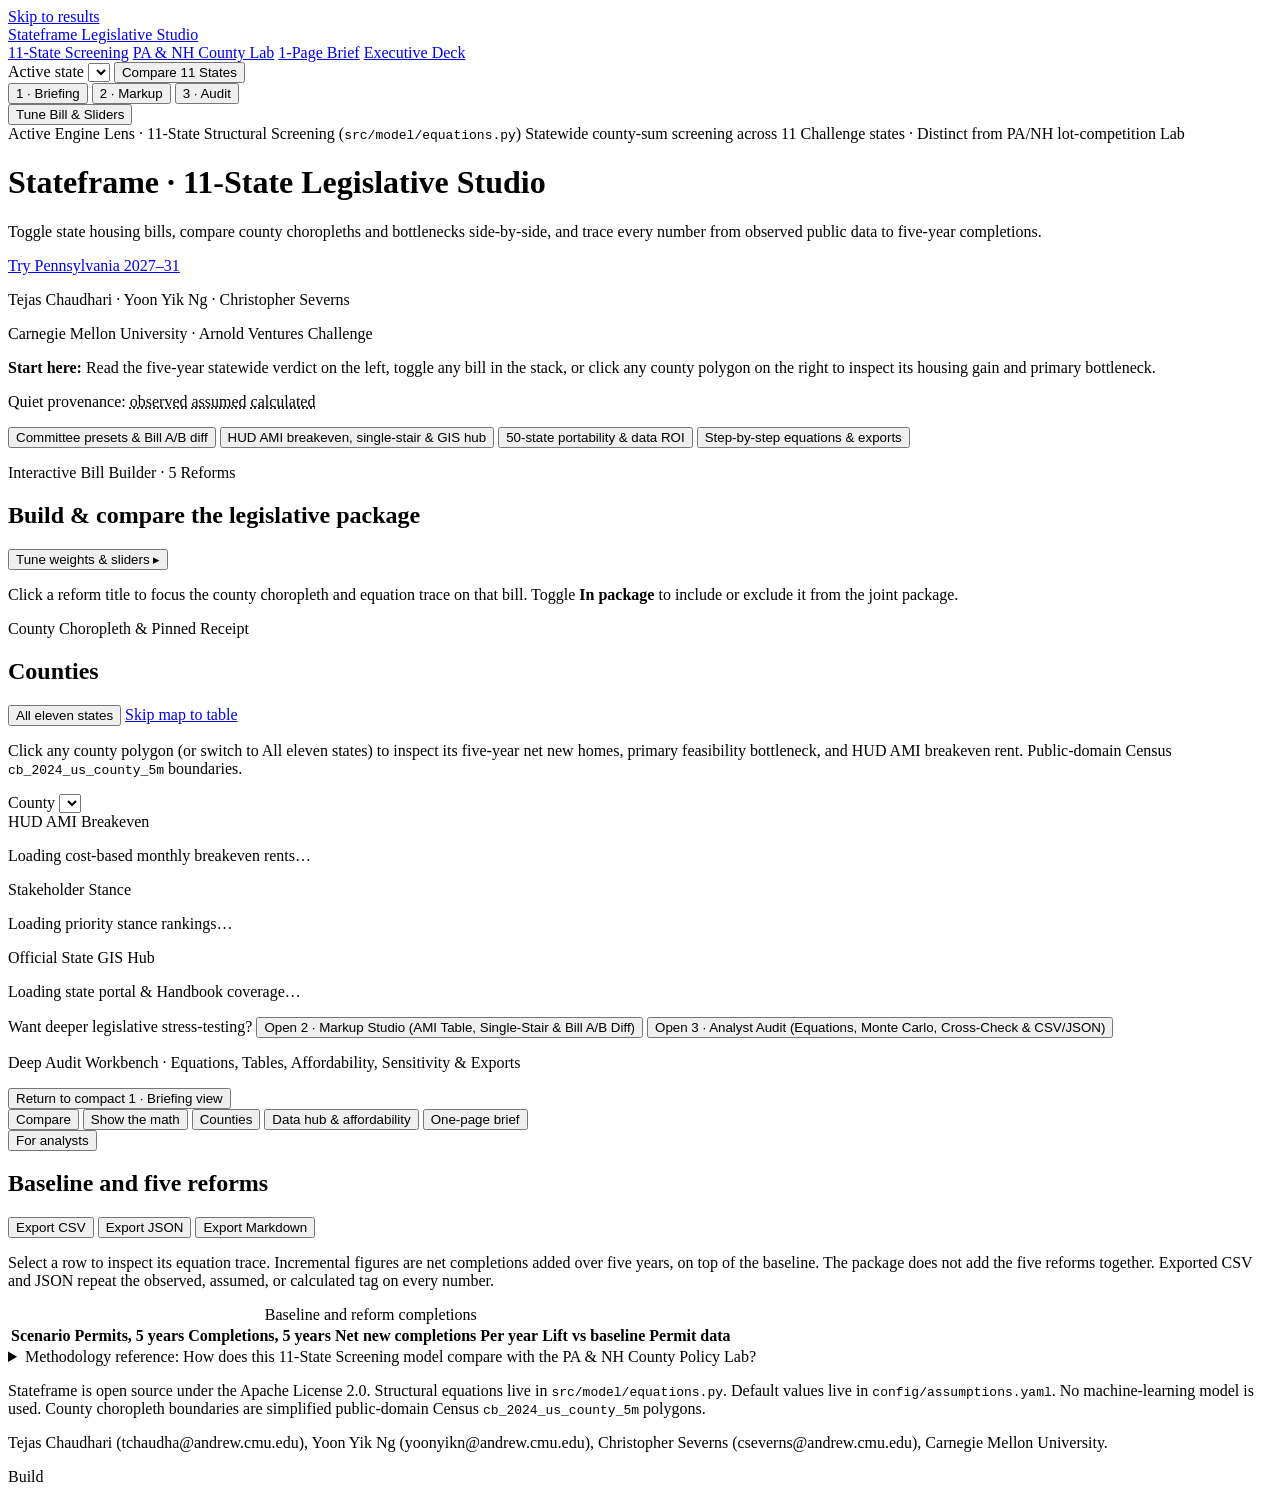
==== commit d7d2b0aa: "Implement Stateframe v3 Legislative Studio & 11-state county choropleths" ====
--- a/src/web/static/index.html
+++ b/src/web/static/index.html
@@ -3,109 +3,166 @@
 <head>
   <meta charset="utf-8">
   <meta name="viewport" content="width=device-width, initial-scale=1">
-  <meta name="description" content="Transparent structural simulator of how five state housing reforms change permits and five-year completions across eleven challenge states.">
-  <title>Stateframe — 11-State Housing Policy Screening Simulator</title>
+  <meta name="description" content="Transparent structural legislative studio showing how five state housing reforms change permits and five-year completions across eleven challenge states.">
+  <title>Stateframe — 11-State Legislative Housing Studio</title>
   <link rel="stylesheet" href="/tokens.css">
   <link rel="stylesheet" href="/styles.css">
 </head>
-<body class="core-body">
+<body class="core-body studio-v3" data-depth="briefing">
   <a class="skip" href="#main">Skip to results</a>
 
   <div class="suite-bar no-print">
-    <a class="suite-brand" href="/">Stateframe <span class="suite-tag">Policy Suite</span></a>
+    <a class="suite-brand" href="/">Stateframe <span class="suite-tag">Legislative Studio</span></a>
     <nav class="suite-nav" aria-label="Stateframe workspaces">
       <a href="/" aria-current="page">11-State Screening</a>
       <a href="/lab">PA &amp; NH County Lab</a>
       <a href="/brief">1-Page Brief</a>
       <a href="/deck">Executive Deck</a>
     </nav>
+
+    <div class="studio-cmd-group">
+      <label class="visually-hidden" for="studio-state-select">Active state</label>
+      <select id="studio-state-select" class="suite-select" aria-label="Active state"></select>
+      <button type="button" class="suite-drawer-btn" id="toggle-states-drawer" aria-expanded="false" aria-controls="states-drawer">Compare 11 States</button>
+    </div>
+
+    <div class="depth-seg" role="group" aria-label="Audience depth mode">
+      <button type="button" class="depth-btn active" data-depth-btn="briefing" aria-pressed="true" title="Clean executive decision view">1 · Briefing</button>
+      <button type="button" class="depth-btn" data-depth-btn="markup" aria-pressed="false" title="Add amendment presets, Bill A/B diff, HUD AMI breakeven &amp; code screen">2 · Markup</button>
+      <button type="button" class="depth-btn" data-depth-btn="audit" aria-pressed="false" title="Full equation trace, Monte Carlo sensitivity, Tier-1 cross-check &amp; county tables">3 · Audit</button>
+    </div>
+
     <span class="suite-spacer"></span>
-    <a class="btn-try suite-cta" href="/lab?st=PA&amp;on=mm,fees,adu,parking&amp;try=1">Try Pennsylvania 2027–31</a>
+
+    <button type="button" class="suite-drawer-btn" id="toggle-assumptions-drawer" aria-expanded="false" aria-controls="assumptions-drawer">
+      Tune Bill &amp; Sliders <span class="drawer-count" id="override-badge" hidden>0</span>
+    </button>
   </div>
 
-  <header class="top">
+  <header class="top studio-lens-strip">
     <div class="brand">
-      <p class="eyebrow">Arnold Ventures / The Turnout Housing Challenge · 11-State Screening Workspace</p>
-      <h1>Stateframe <span class="h1-sub">· 11-State Screening</span></h1>
-      <p class="lede">A transparent structural simulator of how five state housing reforms change permits and completions over five years across eleven challenge states. Every number is tagged observed, assumed, or calculated.</p>
+      <div class="lens-pill-row">
+        <span class="lens-isolation-pill">Active Engine Lens · 11-State Structural Screening (<code>src/model/equations.py</code>)</span>
+        <span class="lens-isolation-note">Statewide county-sum screening across 11 Challenge states · Distinct from PA/NH lot-competition Lab</span>
+      </div>
+      <h1>Stateframe <span class="h1-sub">· 11-State Legislative Studio</span></h1>
+      <p class="lede">Toggle state housing bills, compare county choropleths and bottlenecks side-by-side, and trace every number from observed public data to five-year completions.</p>
     </div>
-    <div class="team">
-      <p class="team-names">Tejas Chaudhari · Yoon Yik Ng · Christopher Severns</p>
-      <p class="org">Carnegie Mellon University</p>
+    <div class="top-right-meta">
+      <a class="btn-try suite-cta no-print" href="/lab?st=PA&amp;on=mm,fees,adu,parking&amp;try=1">Try Pennsylvania 2027–31</a>
+      <div class="team">
+        <p class="team-names">Tejas Chaudhari · Yoon Yik Ng · Christopher Severns</p>
+        <p class="org">Carnegie Mellon University · Arnold Ventures Challenge</p>
+      </div>
     </div>
   </header>
 
-  <div class="layout">
-    <aside class="states" aria-label="States">
-      <p class="aside-label">Step 1 · Select a state (11)</p>
+  <div class="studio-backdrop no-print" id="studio-backdrop" hidden></div>
+
+  <div class="layout studio-layout">
+    <aside class="states studio-drawer studio-drawer-left" id="states-drawer" aria-label="States" hidden>
+      <div class="aside-head">
+        <p class="aside-label">Select or Compare a State (11)</p>
+        <button type="button" class="drawer-close" id="close-states-drawer" aria-label="Close states drawer">Close ✕</button>
+      </div>
       <div id="state-list"></div>
-      <p class="aside-note"><strong>Tier 1</strong> states include a statewide parcel or land-use extract. <strong>Tier 2</strong> states run on free public Census and permit data with imputed parcel shares. County rows always sum to the state.</p>
+      <p class="aside-note"><strong>Tier 1</strong> states include an observed statewide parcel or land-use extract. <strong>Tier 2</strong> states run on public Census ACS, Building Permits Survey, and TIGER files with imputed parcel shares. County integers always sum to the state total.</p>
     </aside>
 
     <main id="main">
       <section class="status" id="status" aria-live="polite"></section>
 
-      <div class="workspace-bar no-print">
+      <div class="workspace-bar studio-orient-bar no-print">
         <div class="workspace-bar-row">
-          <p class="start-here" id="start-here"><strong>Start here:</strong> Read the five-year statewide package answer below, click a county on the map, or pick any reform card to inspect its step-by-step math.</p>
+          <p class="start-here" id="start-here"><strong>Start here:</strong> Read the five-year statewide verdict on the left, toggle any bill in the stack, or click any county polygon on the right to inspect its housing gain and primary bottleneck.</p>
           <p class="legend-bar" id="provenance-legend">
-            <span class="legend-prefix">Provenance tags:</span>
+            <span class="legend-prefix">Quiet provenance:</span>
             <abbr class="tag observed" title="Measured in a public dataset from the official data list and stored for this place.">observed</abbr>
             <abbr class="tag assumed" title="A published assumption or an imputation. It is not a measurement for this place.">assumed</abbr>
             <abbr class="tag calculated" title="Arithmetic in src/model/equations.py, using observed inputs and published assumptions.">calculated</abbr>
           </p>
         </div>
         <div class="entry-actions">
-          <a class="btn-pill" href="#results">1 · Statewide answer</a>
-          <a class="btn-pill" href="#map-title">2 · County map</a>
-          <a class="btn-pill" href="#cards">3 · Benchmark scenarios</a>
-          <a class="btn-pill" href="#panel-compare">4 · Equations &amp; exports</a>
-          <button type="button" class="btn-pill" id="open-insights">Data hub, AMI &amp; code screen</button>
+          <button type="button" class="btn-pill" id="open-markup-presets">Committee presets &amp; Bill A/B diff</button>
+          <button type="button" class="btn-pill" id="open-insights">HUD AMI breakeven, single-stair &amp; GIS hub</button>
           <button type="button" class="btn-pill" id="open-portability">50-state portability &amp; data ROI</button>
-        </div>
-      </div>
-
-      <div id="results"></div>
-      <section class="headline no-print" id="headline" aria-label="Statewide answer"></section>
-
-      <section class="map-wrap section-card no-print" aria-label="State and county map">
-        <div class="panel-head">
-          <div>
-            <p class="step-kicker">Step 2 · Geographic Distribution</p>
-            <h2 id="map-title">Counties</h2>
-          </div>
-          <div class="exports">
-            <button type="button" id="map-back">All eleven states</button>
-            <a class="skip-map" href="#county-table">Skip map to table</a>
-          </div>
-        </div>
-        <p class="help" id="map-help">Click a state, then a county. Circles sit on Census interior points. The outline is the convex hull of those points, not a legal boundary.</p>
-        <div class="map-toolbar">
-          <div class="metric-chips" id="core-map-metrics" role="group" aria-label="County map metric"></div>
-          <label class="county-pick" for="county-select">
-            <span>Choose a county</span>
-            <select id="county-select"></select>
-          </label>
-        </div>
-        <p class="help bottleneck-legend" id="core-bottleneck-legend" hidden></p>
-        <div id="map-stage"></div>
-        <div id="county-detail" class="callout" hidden></div>
+          <button type="button" class="btn-pill" id="open-audit-math">Step-by-step equations &amp; exports</button>
+        </div>
+      </div>
+
+      <!-- Markup Studio Ribbon (Visible in Depth 2: Markup & Depth 3: Audit) -->
+      <section class="studio-markup-ribbon no-print" id="studio-markup-ribbon" aria-label="Committee markup presets and bill comparison">
+        <div class="markup-ribbon-grid">
+          <div id="core-presets-inline" class="markup-preset-strip"></div>
+          <div id="core-pin-inline" class="markup-pin-strip"></div>
+        </div>
       </section>
 
-      <section class="section-card no-print" aria-label="Scenario cards">
-        <div class="panel-head">
-          <div>
-            <p class="step-kicker">Step 3 · Benchmark Scenarios</p>
-            <h2>Compare standalone reforms &amp; combined package</h2>
-          </div>
-          <p class="help">Before is five-year completions under current rules. After adds the reform. Toggle <strong>In package</strong> to include or exclude a reform.</p>
-        </div>
-        <div class="cards" id="cards"></div>
+      <!-- Above-the-Fold 2-Pane Split Legislative Studio -->
+      <div class="studio-split no-print">
+        <div class="studio-col-left">
+          <div id="results"></div>
+          <section class="headline" id="headline" aria-label="Statewide answer"></section>
+
+          <section class="section-card studio-bill-card" aria-label="Scenario cards">
+            <div class="panel-head studio-bill-head">
+              <div>
+                <p class="step-kicker">Interactive Bill Builder · 5 Reforms</p>
+                <h2>Build &amp; compare the legislative package</h2>
+              </div>
+              <button type="button" class="btn-pill" id="inline-tune-btn">Tune weights &amp; sliders ▸</button>
+            </div>
+            <p class="help studio-bill-hint">Click a reform title to focus the county choropleth and equation trace on that bill. Toggle <strong>In package</strong> to include or exclude it from the joint package.</p>
+            <div class="cards studio-bill-stack" id="cards"></div>
+          </section>
+        </div>
+
+        <section class="map-wrap section-card studio-col-right" aria-label="State and county map">
+          <div class="panel-head">
+            <div>
+              <p class="step-kicker">County Choropleth &amp; Pinned Receipt</p>
+              <h2 id="map-title">Counties</h2>
+            </div>
+            <div class="exports">
+              <button type="button" id="map-back">All eleven states</button>
+              <a class="skip-map" href="#county-table">Skip map to table</a>
+            </div>
+          </div>
+          <p class="help" id="map-help">Click any county polygon (or switch to All eleven states) to inspect its five-year net new homes, primary feasibility bottleneck, and HUD AMI breakeven rent. Public-domain Census <code>cb_2024_us_county_5m</code> boundaries.</p>
+          <div class="map-toolbar">
+            <div class="metric-chips" id="core-map-metrics" role="group" aria-label="County map metric"></div>
+            <label class="county-pick" for="county-select">
+              <span>County</span>
+              <select id="county-select"></select>
+            </label>
+          </div>
+          <p class="help bottleneck-legend" id="core-bottleneck-legend" hidden></p>
+          <div id="map-stage"></div>
+          <div id="county-detail" class="callout studio-county-receipt" hidden></div>
+        </section>
+      </div>
+
+      <!-- Briefing Executive Snapshot Strip (Always crisp in Briefing Mode; links into Markup & Audit) -->
+      <section class="studio-briefing-strip no-print" id="studio-briefing-strip" aria-label="Affordability, priority stances, and official data snapshot">
+        <div class="briefing-strip-grid" id="briefing-strip-mount">
+          <div class="briefing-tile"><span class="step-kicker">HUD AMI Breakeven</span><p class="help">Loading cost-based monthly breakeven rents…</p></div>
+          <div class="briefing-tile"><span class="step-kicker">Stakeholder Stance</span><p class="help">Loading priority stance rankings…</p></div>
+          <div class="briefing-tile"><span class="step-kicker">Official State GIS Hub</span><p class="help">Loading state portal &amp; Handbook coverage…</p></div>
+        </div>
+        <div class="studio-depth-prompt">
+          <span>Want deeper legislative stress-testing?</span>
+          <button type="button" class="btn-pill" data-depth-jump="markup">Open 2 · Markup Studio (AMI Table, Single-Stair &amp; Bill A/B Diff)</button>
+          <button type="button" class="btn-pill" data-depth-jump="audit">Open 3 · Analyst Audit (Equations, Monte Carlo, Cross-Check &amp; CSV/JSON)</button>
+        </div>
       </section>
 
-      <div class="analysis-shell">
+      <!-- Deep Analysis Workbench (Revealed in Markup & Audit Modes, or on Print / Tab Click) -->
+      <div class="analysis-shell" id="analysis-shell">
         <div class="analysis-nav-wrap no-print">
-          <p class="step-kicker">Step 4 · Equations, Tables, Sensitivity &amp; Exports</p>
+          <div class="panel-head">
+            <p class="step-kicker">Deep Audit Workbench · Equations, Tables, Affordability, Sensitivity &amp; Exports</p>
+            <button type="button" class="btn-pill" id="collapse-to-briefing">Return to compact 1 · Briefing view</button>
+          </div>
           <nav class="tabs no-print" aria-label="Result views">
             <div class="tablist" role="tablist" aria-label="Result views">
               <button type="button" class="tab active" role="tab" id="tab-compare" data-tab="compare" aria-selected="true" aria-controls="panel-compare">Compare</button>
@@ -256,10 +313,13 @@
       </details>
     </main>
 
-    <aside class="assumptions" aria-label="Assumptions">
+    <aside class="assumptions studio-drawer studio-drawer-right" id="assumptions-drawer" aria-label="Assumptions" hidden>
       <div class="aside-head">
         <h2>Bill &amp; Assumptions</h2>
-        <button type="button" id="reset">Reset</button>
+        <div class="drawer-head-actions">
+          <button type="button" id="reset">Reset</button>
+          <button type="button" class="drawer-close" id="close-assumptions-drawer" aria-label="Close assumptions drawer">Close ✕</button>
+        </div>
       </div>
       <p class="help">Sliders stay inside the published low-to-high band. Reset restores every assumption and turns every reform back on at full weight.</p>
       <div id="core-pin" class="pin-box"></div>
@@ -270,7 +330,7 @@
   </div>
 
   <footer>
-    <p>Stateframe is open source under the Apache License 2.0. Structural equations live in <code>src/model/equations.py</code>. Default values live in <code>config/assumptions.yaml</code>. No machine-learning model is used. Map points are Census gazetteer interior points, not a copied basemap.</p>
+    <p>Stateframe is open source under the Apache License 2.0. Structural equations live in <code>src/model/equations.py</code>. Default values live in <code>config/assumptions.yaml</code>. No machine-learning model is used. County choropleth boundaries are simplified public-domain Census <code>cb_2024_us_county_5m</code> polygons.</p>
     <p>Tejas Chaudhari (tchaudha@andrew.cmu.edu), Yoon Yik Ng (yoonyikn@andrew.cmu.edu), Christopher Severns (cseverns@andrew.cmu.edu), Carnegie Mellon University.</p>
     <p class="build-stamp">Build <!-- BUILD_STAMP --></p>
   </footer>
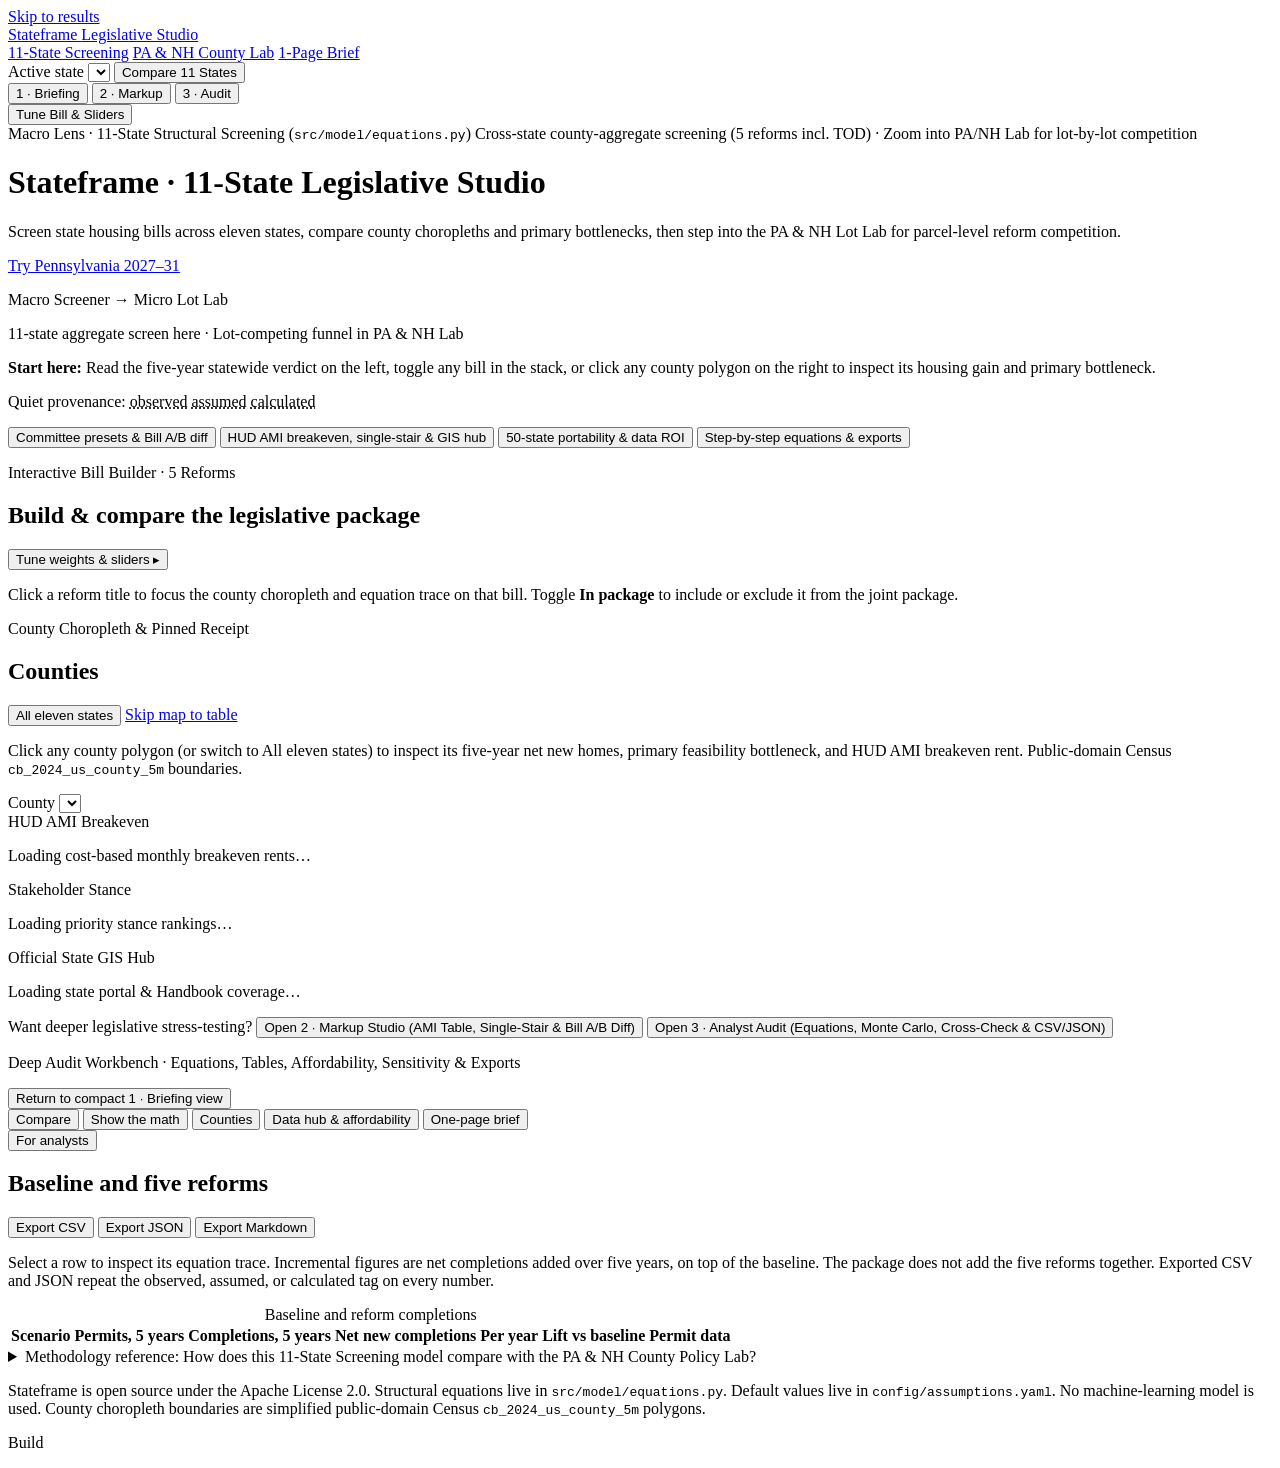
==== commit 33ad9094: "Remove personal names from product UI and decouple pitch deck from workspace nav" ====
--- a/src/web/static/index.html
+++ b/src/web/static/index.html
@@ -14,10 +14,9 @@
   <div class="suite-bar no-print">
     <a class="suite-brand" href="/">Stateframe <span class="suite-tag">Legislative Studio</span></a>
     <nav class="suite-nav" aria-label="Stateframe workspaces">
-      <a href="/" aria-current="page">11-State Screening</a>
-      <a href="/lab">PA &amp; NH County Lab</a>
-      <a href="/brief">1-Page Brief</a>
-      <a href="/deck">Executive Deck</a>
+      <a href="/" aria-current="page" title="Macro cross-state screening across all 11 Challenge states">11-State Screening</a>
+      <a href="/lab" title="Micro lot-by-lot discrete-choice simulation for PA and NH">PA &amp; NH County Lab</a>
+      <a href="/brief" title="Plain-English one-page legislative handout">1-Page Brief</a>
     </nav>
 
     <div class="studio-cmd-group">
@@ -42,17 +41,17 @@
   <header class="top studio-lens-strip">
     <div class="brand">
       <div class="lens-pill-row">
-        <span class="lens-isolation-pill">Active Engine Lens · 11-State Structural Screening (<code>src/model/equations.py</code>)</span>
-        <span class="lens-isolation-note">Statewide county-sum screening across 11 Challenge states · Distinct from PA/NH lot-competition Lab</span>
+        <span class="lens-isolation-pill">Macro Lens · 11-State Structural Screening (<code>src/model/equations.py</code>)</span>
+        <span class="lens-isolation-note">Cross-state county-aggregate screening (5 reforms incl. TOD) · Zoom into PA/NH Lab for lot-by-lot competition</span>
       </div>
       <h1>Stateframe <span class="h1-sub">· 11-State Legislative Studio</span></h1>
-      <p class="lede">Toggle state housing bills, compare county choropleths and bottlenecks side-by-side, and trace every number from observed public data to five-year completions.</p>
+      <p class="lede">Screen state housing bills across eleven states, compare county choropleths and primary bottlenecks, then step into the PA &amp; NH Lot Lab for parcel-level reform competition.</p>
     </div>
     <div class="top-right-meta">
       <a class="btn-try suite-cta no-print" href="/lab?st=PA&amp;on=mm,fees,adu,parking&amp;try=1">Try Pennsylvania 2027–31</a>
-      <div class="team">
-        <p class="team-names">Tejas Chaudhari · Yoon Yik Ng · Christopher Severns</p>
-        <p class="org">Carnegie Mellon University · Arnold Ventures Challenge</p>
+      <div class="team lens-guide-box">
+        <p class="team-names">Macro Screener → Micro Lot Lab</p>
+        <p class="org">11-state aggregate screen here · Lot-competing funnel in PA &amp; NH Lab</p>
       </div>
     </div>
   </header>
@@ -331,7 +330,6 @@
 
   <footer>
     <p>Stateframe is open source under the Apache License 2.0. Structural equations live in <code>src/model/equations.py</code>. Default values live in <code>config/assumptions.yaml</code>. No machine-learning model is used. County choropleth boundaries are simplified public-domain Census <code>cb_2024_us_county_5m</code> polygons.</p>
-    <p>Tejas Chaudhari (tchaudha@andrew.cmu.edu), Yoon Yik Ng (yoonyikn@andrew.cmu.edu), Christopher Severns (cseverns@andrew.cmu.edu), Carnegie Mellon University.</p>
     <p class="build-stamp">Build <!-- BUILD_STAMP --></p>
   </footer>
   <script src="/fmt.js"></script>
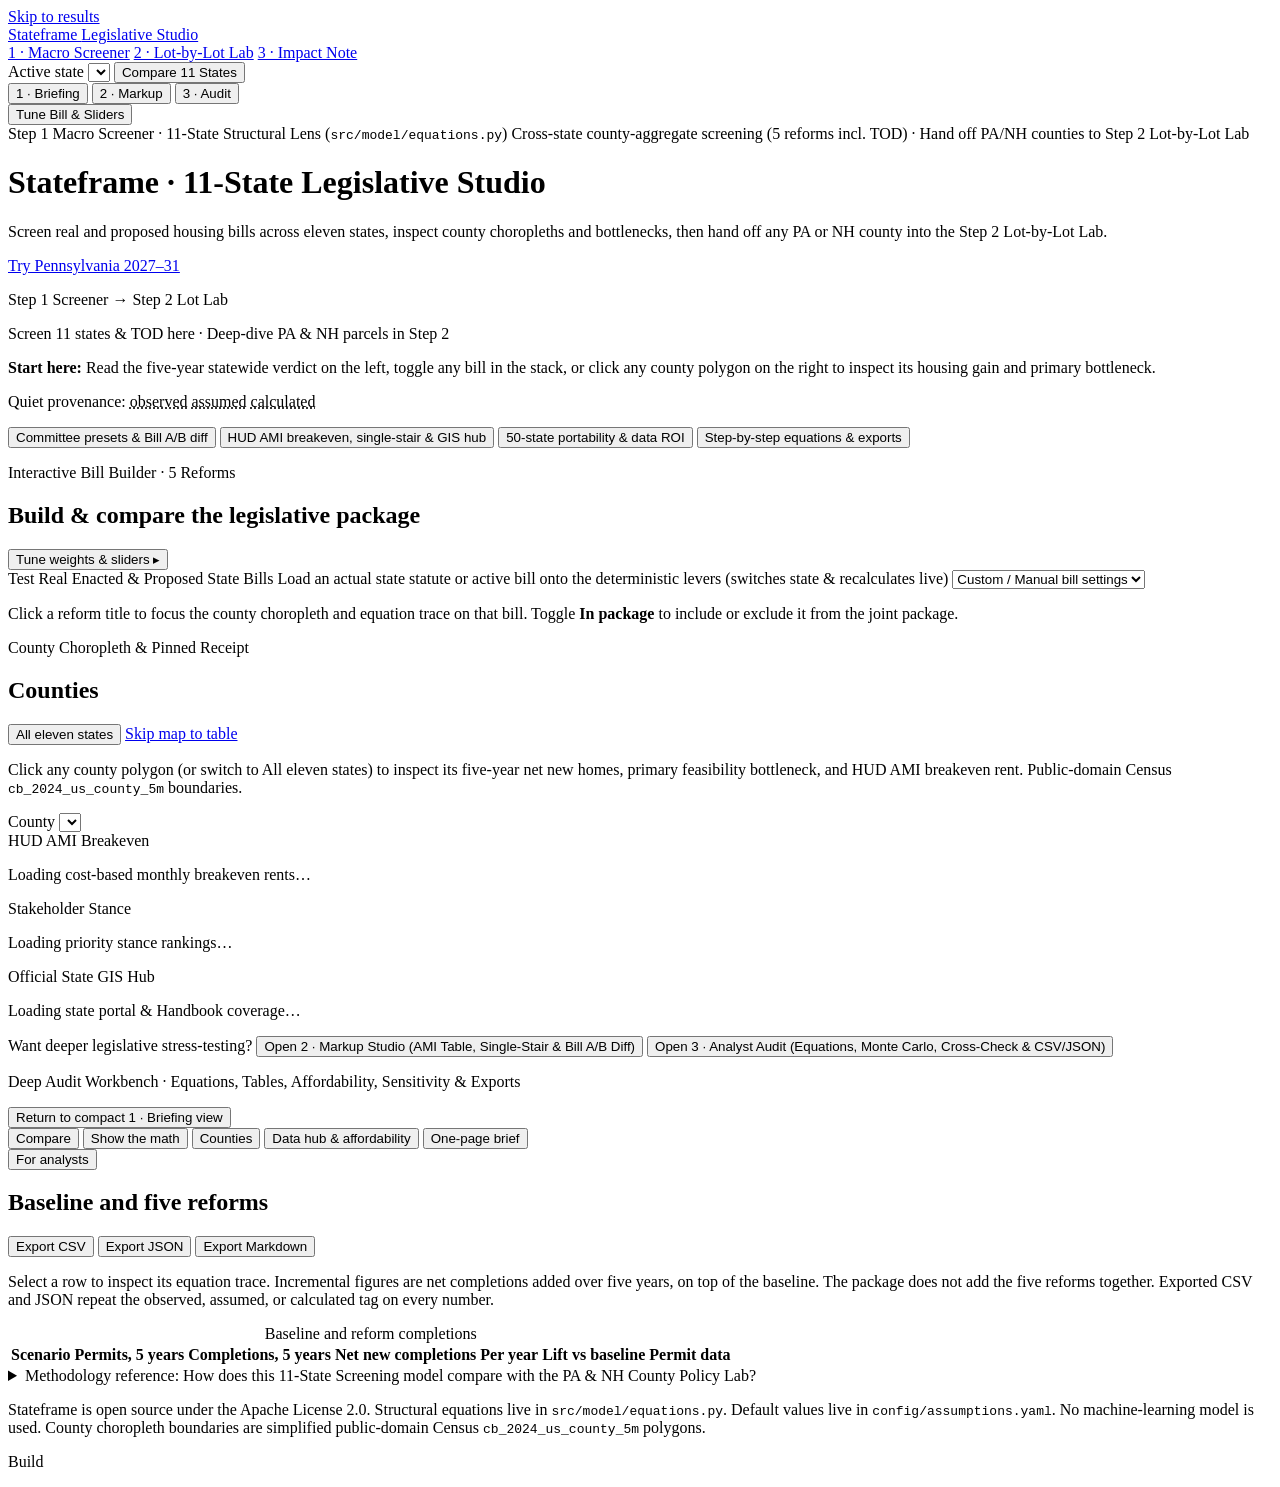
==== commit 5081577a: "feat(studio): step 1-2-3 county handoff, real state legislation presets, and State Housing Impact No" ====
--- a/src/web/static/index.html
+++ b/src/web/static/index.html
@@ -14,9 +14,9 @@
   <div class="suite-bar no-print">
     <a class="suite-brand" href="/">Stateframe <span class="suite-tag">Legislative Studio</span></a>
     <nav class="suite-nav" aria-label="Stateframe workspaces">
-      <a href="/" aria-current="page" title="Macro cross-state screening across all 11 Challenge states">11-State Screening</a>
-      <a href="/lab" title="Micro lot-by-lot discrete-choice simulation for PA and NH">PA &amp; NH County Lab</a>
-      <a href="/brief" title="Plain-English one-page legislative handout">1-Page Brief</a>
+      <a href="/" aria-current="page" title="Step 1: Macro cross-state screening across all 11 Challenge states">1 · Macro Screener</a>
+      <a href="/lab" id="nav-lot-lab" title="Step 2: Micro lot-by-lot discrete-choice simulation for PA and NH">2 · Lot-by-Lot Lab</a>
+      <a href="/brief" id="nav-impact-note" title="Step 3: Official one-page legislative housing impact note">3 · Impact Note</a>
     </nav>
 
     <div class="studio-cmd-group">
@@ -41,17 +41,17 @@
   <header class="top studio-lens-strip">
     <div class="brand">
       <div class="lens-pill-row">
-        <span class="lens-isolation-pill">Macro Lens · 11-State Structural Screening (<code>src/model/equations.py</code>)</span>
-        <span class="lens-isolation-note">Cross-state county-aggregate screening (5 reforms incl. TOD) · Zoom into PA/NH Lab for lot-by-lot competition</span>
+        <span class="lens-isolation-pill">Step 1 Macro Screener · 11-State Structural Lens (<code>src/model/equations.py</code>)</span>
+        <span class="lens-isolation-note">Cross-state county-aggregate screening (5 reforms incl. TOD) · Hand off PA/NH counties to Step 2 Lot-by-Lot Lab</span>
       </div>
       <h1>Stateframe <span class="h1-sub">· 11-State Legislative Studio</span></h1>
-      <p class="lede">Screen state housing bills across eleven states, compare county choropleths and primary bottlenecks, then step into the PA &amp; NH Lot Lab for parcel-level reform competition.</p>
+      <p class="lede">Screen real and proposed housing bills across eleven states, inspect county choropleths and bottlenecks, then hand off any PA or NH county into the Step 2 Lot-by-Lot Lab.</p>
     </div>
     <div class="top-right-meta">
       <a class="btn-try suite-cta no-print" href="/lab?st=PA&amp;on=mm,fees,adu,parking&amp;try=1">Try Pennsylvania 2027–31</a>
       <div class="team lens-guide-box">
-        <p class="team-names">Macro Screener → Micro Lot Lab</p>
-        <p class="org">11-state aggregate screen here · Lot-competing funnel in PA &amp; NH Lab</p>
+        <p class="team-names">Step 1 Screener → Step 2 Lot Lab</p>
+        <p class="org">Screen 11 states &amp; TOD here · Deep-dive PA &amp; NH parcels in Step 2</p>
       </div>
     </div>
   </header>
@@ -111,6 +111,16 @@
               </div>
               <button type="button" class="btn-pill" id="inline-tune-btn">Tune weights &amp; sliders ▸</button>
             </div>
+            <div class="real-bill-bar">
+              <label class="real-bill-label" for="real-bill-select">
+                <span class="step-kicker">Test Real Enacted &amp; Proposed State Bills</span>
+                <span class="real-bill-sub">Load an actual state statute or active bill onto the deterministic levers (switches state &amp; recalculates live)</span>
+              </label>
+              <select id="real-bill-select" aria-label="Test real state housing legislation">
+                <option value="">Custom / Manual bill settings</option>
+              </select>
+            </div>
+            <div id="active-bill-banner" class="callout bill-citation-card" hidden></div>
             <p class="help studio-bill-hint">Click a reform title to focus the county choropleth and equation trace on that bill. Toggle <strong>In package</strong> to include or exclude it from the joint package.</p>
             <div class="cards studio-bill-stack" id="cards"></div>
           </section>
